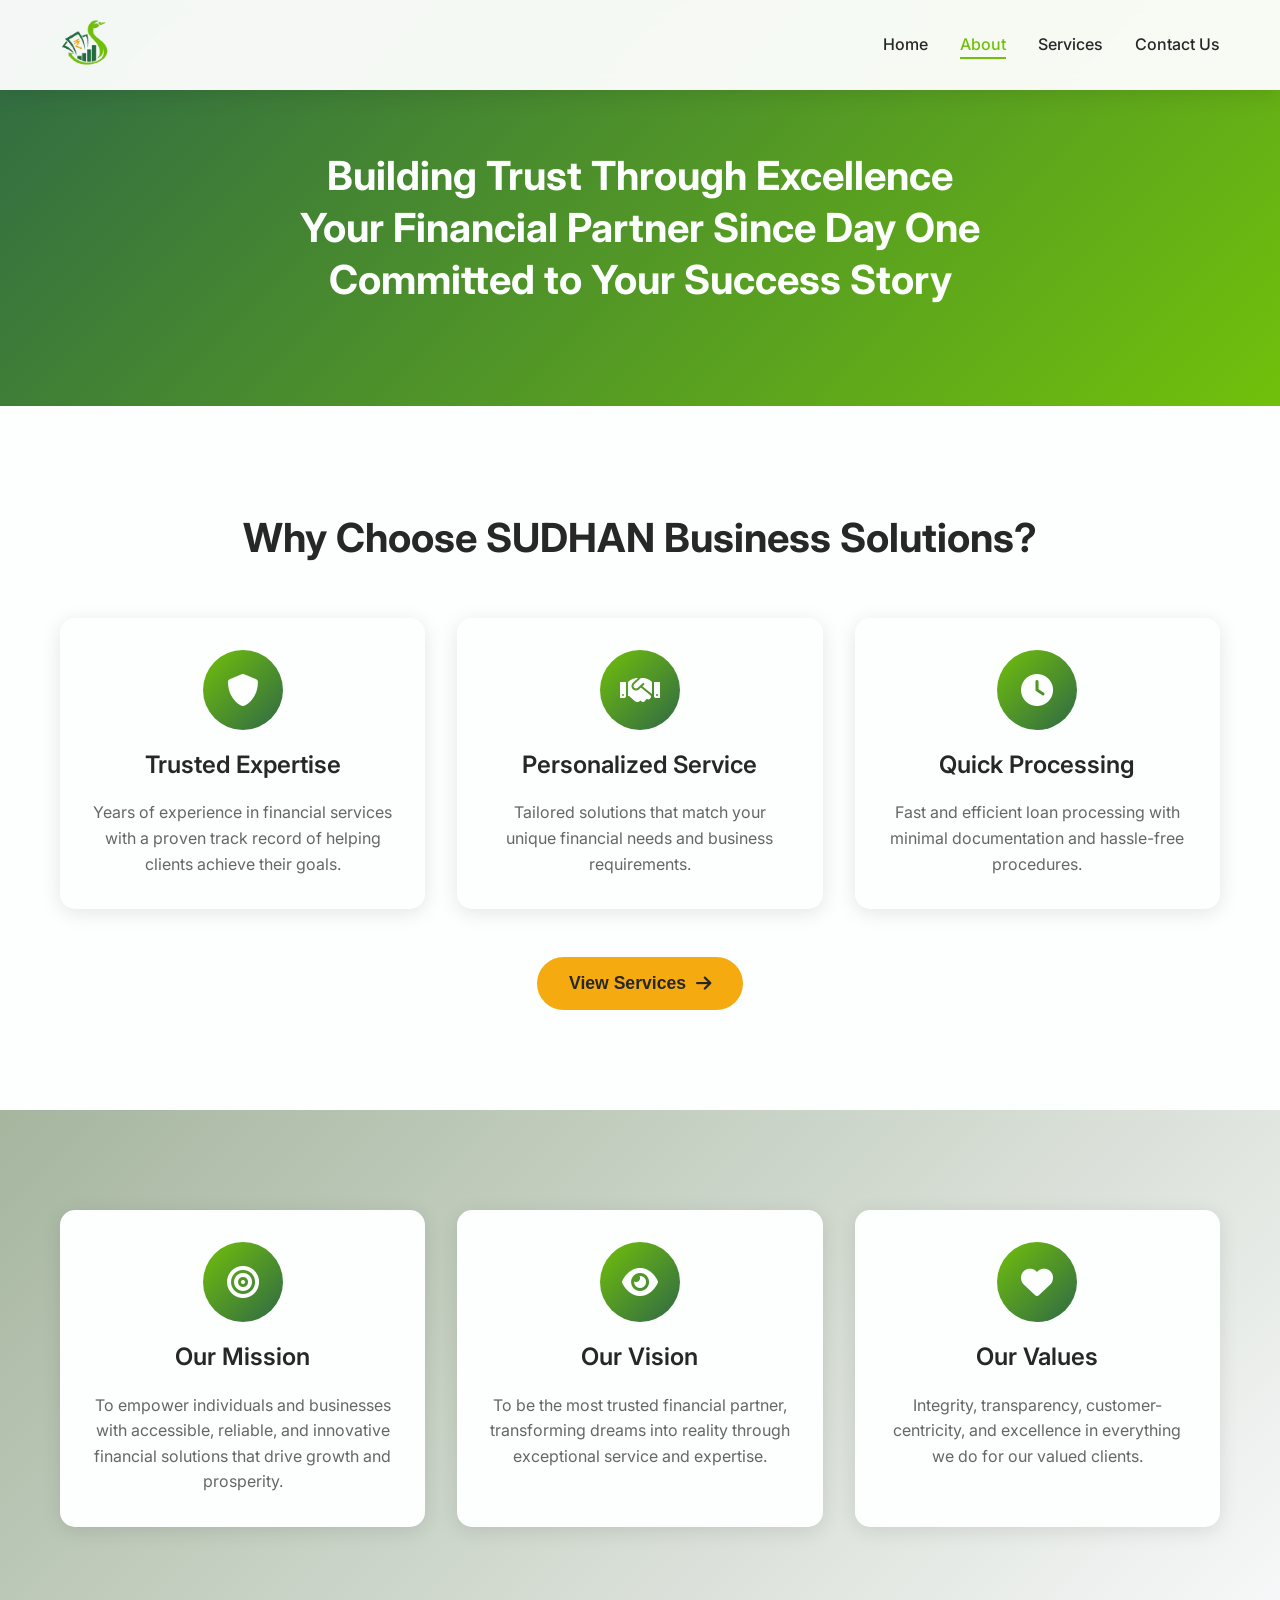
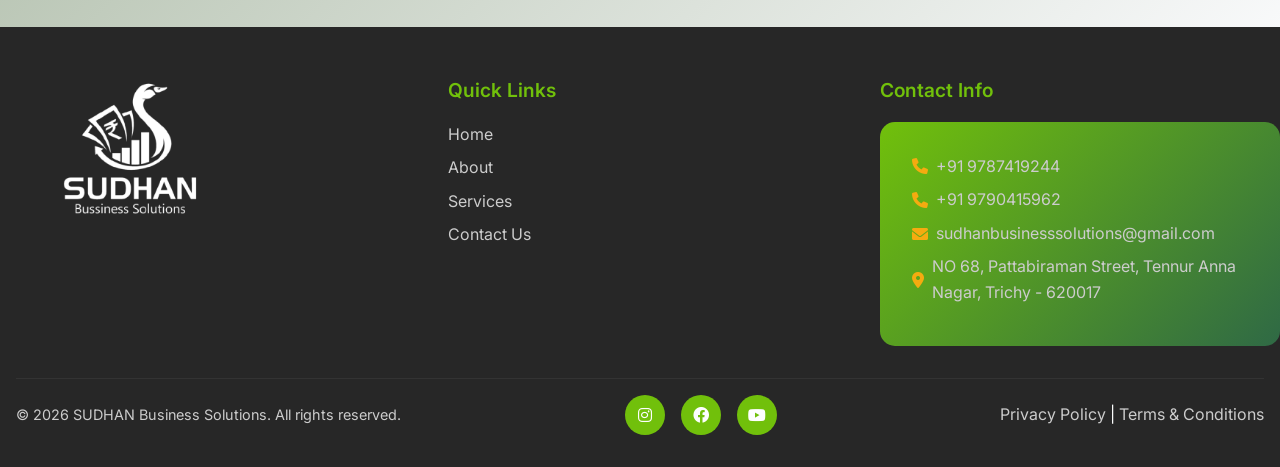
==== about.html @ 8c58acba "Add files via upload" ====
<!DOCTYPE html>
<html lang="en">
<head>
    <meta charset="UTF-8">
    <meta name="viewport" content="width=device-width, initial-scale=1.0">
    <title>About Us - SUDHAN Business Solutions</title>
    <link rel="icon" type="image/png" href="assets/Sudhanlogo.png">
    <link rel="stylesheet" href="css/style.css">
    <link href="https://fonts.googleapis.com/css2?family=Inter:wght@300;400;500;600;700&display=swap" rel="stylesheet">
    <link rel="stylesheet" href="https://cdnjs.cloudflare.com/ajax/libs/font-awesome/6.0.0/css/all.min.css">
</head>
<body>
    <!-- Navigation -->
    <nav class="navbar">
        <div class="nav-container">
            <div class="nav-logo">
                <img src="assets/Sudhanlogo.png" alt="SUDHAN Business Solutions" class="logo">
            </div>
            <ul class="nav-menu">
                <li class="nav-item">
                    <a href="index.html" class="nav-link">Home</a>
                </li>
                <li class="nav-item">
                    <a href="about.html" class="nav-link active">About</a>
                </li>
                <li class="nav-item">
                    <a href="services.html" class="nav-link">Services</a>
                </li>
                <li class="nav-item">
                    <a href="contact.html" class="nav-link">Contact Us</a>
                </li>
            </ul>
            <div class="hamburger">
                <span class="bar"></span>
                <span class="bar"></span>
                <span class="bar"></span>
            </div>
        </div>
    </nav>

    <!-- About Hero Section -->
    <section class="about-hero">
        <div class="container">
            <div class="about-hero-content">
                <h1 class="about-title">
                    <span class="line-1">Building Trust Through Excellence</span>
                    <span class="line-2">Your Financial Partner Since Day One</span>
                    <span class="line-3">Committed to Your Success Story</span>
                </h1>
            </div>
        </div>
    </section>

    <!-- Service Highlights -->
    <section class="service-highlights">
        <div class="container">
            <div class="highlights-content">
                <h2 class="section-title">Why Choose SUDHAN Business Solutions?</h2>
                <div class="highlights-grid">
                    <div class="highlight-card">
                        <div class="highlight-icon">
                            <i class="fas fa-shield-alt"></i>
                        </div>
                        <h3>Trusted Expertise</h3>
                        <p>Years of experience in financial services with a proven track record of helping clients achieve their goals.</p>
                    </div>
                    <div class="highlight-card">
                        <div class="highlight-icon">
                            <i class="fas fa-handshake"></i>
                        </div>
                        <h3>Personalized Service</h3>
                        <p>Tailored solutions that match your unique financial needs and business requirements.</p>
                    </div>
                    <div class="highlight-card">
                        <div class="highlight-icon">
                            <i class="fas fa-clock"></i>
                        </div>
                        <h3>Quick Processing</h3>
                        <p>Fast and efficient loan processing with minimal documentation and hassle-free procedures.</p>
                    </div>
                </div>
                <div class="cta-section">
                    <button class="cta-button" onclick="window.location.href='services.html'">
                        <span>View Services</span>
                        <i class="fas fa-arrow-right"></i>
                    </button>
                </div>
            </div>
        </div>
    </section>

    <!-- Mission Vision Section -->
    <section class="mission-section">
        <div class="container">
            <div class="mission-content">
                <div class="mission-card">
                    <div class="mission-icon">
                        <i class="fas fa-bullseye"></i>
                    </div>
                    <h3>Our Mission</h3>
                    <p>To empower individuals and businesses with accessible, reliable, and innovative financial solutions that drive growth and prosperity.</p>
                </div>
                <div class="mission-card">
                    <div class="mission-icon">
                        <i class="fas fa-eye"></i>
                    </div>
                    <h3>Our Vision</h3>
                    <p>To be the most trusted financial partner, transforming dreams into reality through exceptional service and expertise.</p>
                </div>
                <div class="mission-card">
                    <div class="mission-icon">
                        <i class="fas fa-heart"></i>
                    </div>
                    <h3>Our Values</h3>
                    <p>Integrity, transparency, customer-centricity, and excellence in everything we do for our valued clients.</p>
                </div>
            </div>
        </div>
    </section>

    <!-- Footer -->
    <footer class="footer">
        <div class="footer-content">
            <div class="footer-section">
                <img src="assets/sudhanfulllogo.png" alt="SUDHAN Business Solutions" class="footer-logo">
            </div>
            <div class="footer-section">
                <h3>Quick Links</h3>
                <ul class="footer-links">
                    <li><a href="index.html">Home</a></li>
                    <li><a href="about.html">About</a></li>
                    <li><a href="services.html">Services</a></li>
                    <li><a href="contact.html">Contact Us</a></li>
                </ul>
            </div>
            <div class="footer-section">
                <h3>Contact Info</h3>
                <div class="contact-info">
                    <p><i class="fas fa-phone"></i> <a href="tel:+919787419244">+91 9787419244</a></p>
                    <p><i class="fas fa-phone"></i> <a href="tel:+919790415962">+91 9790415962</a></p>
                    <p><i class="fas fa-envelope"></i> <a href="mailto:sudhanbusinesssolutions@gmail.com">sudhanbusinesssolutions@gmail.com</a></p>
                    <p><i class="fas fa-map-marker-alt"></i> NO 68, Pattabiraman Street, Tennur Anna Nagar, Trichy - 620017</p>
                </div>
            </div>
        </div>
        <div class="footer-bottom">
            <div class="copyright">
                <p>&copy; <span id="currentYear">2026</span> SUDHAN Business Solutions. All rights reserved.</p>
            </div>
            <div class="social-links">
                <a href="#" class="social-link"><i class="fab fa-instagram"></i></a>
                <a href="#" class="social-link"><i class="fab fa-facebook"></i></a>
                <a href="#" class="social-link"><i class="fab fa-youtube"></i></a>
            </div>
            <div class="footer-legal">
                <a href="privacy-policy.html">Privacy Policy</a> | <a href="terms-conditions.html">Terms & Conditions</a>
            </div>
        </div>
    </footer>

    <script src="js/script.js"></script>
</body>
</html>
---- css/style.css ----
/* CSS Variables */
:root {
    --primary-green: #71C00B;
    --dark-green: #2F6945;
    --accent-yellow: #F5AB10;
    --text-black: #272727;
    --light-bg: #A5B59E;
    --white: #FDFEFE;
    --shadow: 0 4px 20px rgba(0, 0, 0, 0.1);
    --transition: all 0.3s ease;
}

/* Reset and Base Styles */
* {
    margin: 0;
    padding: 0;
    box-sizing: border-box;
}

html {
    scroll-behavior: smooth;
}

body {
    font-family: 'Inter', sans-serif;
    line-height: 1.6;
    color: var(--text-black);
    background-color: var(--white);
}

.container {
    max-width: 1200px;
    margin: 0 auto;
    padding: 0 20px;
}

/* Navigation */
.navbar {
    position: fixed;
    top: 0;
    width: 100%;
    background: rgba(255, 255, 255, 0.95);
    backdrop-filter: blur(10px);
    z-index: 1000;
    padding: 1rem 0;
    box-shadow: var(--shadow);
}

.nav-container {
    max-width: 1200px;
    margin: 0 auto;
    padding: 0 20px;
    display: flex;
    justify-content: space-between;
    align-items: center;
}

.logo {
    height: 50px;
    width: auto;
}

.nav-menu {
    display: flex;
    list-style: none;
    gap: 2rem;
}

.nav-link {
    text-decoration: none;
    color: var(--text-black);
    font-weight: 500;
    transition: var(--transition);
    position: relative;
}

.nav-link:hover,
.nav-link.active {
    color: var(--primary-green);
}

.nav-link::after {
    content: '';
    position: absolute;
    bottom: -5px;
    left: 0;
    width: 0;
    height: 2px;
    background: var(--primary-green);
    transition: var(--transition);
}

.nav-link:hover::after,
.nav-link.active::after {
    width: 100%;
}

.hamburger {
    display: none;
    flex-direction: column;
    cursor: pointer;
}

.bar {
    width: 25px;
    height: 3px;
    background: var(--text-black);
    margin: 3px 0;
    transition: var(--transition);
}

/* Hero Section */
.hero {
    height: 100vh;
    display: flex;
    align-items: center;
    justify-content: center;
    position: relative;
    background: linear-gradient(135deg, var(--primary-green) 0%, var(--dark-green) 100%);
    overflow: hidden;
}

.hero-bg {
    position: absolute;
    top: 0;
    left: 0;
    width: 100%;
    height: 100%;
    background: url('data:image/svg+xml,<svg xmlns="http://www.w3.org/2000/svg" viewBox="0 0 100 100"><defs><pattern id="grain" width="100" height="100" patternUnits="userSpaceOnUse"><circle cx="25" cy="25" r="1" fill="rgba(255,255,255,0.1)"/><circle cx="75" cy="75" r="1" fill="rgba(255,255,255,0.1)"/></pattern></defs><rect width="100" height="100" fill="url(%23grain)"/></svg>');
    opacity: 0.3;
}

.hero-content {
    text-align: center;
    z-index: 2;
    max-width: 800px;
    padding: 0 20px;
}

.hero-title {
    font-size: 3.5rem;
    font-weight: 700;
    color: var(--white);
    margin-bottom: 2rem;
    line-height: 1.2;
}

.hero-title .line-1,
.hero-title .line-2 {
    display: block;
    opacity: 0;
    transform: translateY(50px);
    animation: slideUp 1s ease forwards;
}

.hero-title .line-2 {
    animation-delay: 0.3s;
}

.cta-button {
    background: var(--accent-yellow);
    color: var(--text-black);
    border: none;
    padding: 1rem 2rem;
    font-size: 1.1rem;
    font-weight: 600;
    border-radius: 50px;
    cursor: pointer;
    transition: var(--transition);
    display: inline-flex;
    align-items: center;
    gap: 10px;
    opacity: 0;
    transform: translateY(30px);
    animation: slideUp 1s ease forwards 0.6s;
}

.cta-button:hover {
    transform: translateY(-3px);
    box-shadow: 0 10px 30px rgba(245, 171, 16, 0.3);
}

.cta-button i {
    transition: var(--transition);
}

.cta-button:hover i {
    transform: translateX(5px);
}

/* Intro Section */
.intro-section {
    padding: 100px 0;
    background: var(--white);
}

.intro-content {
    text-align: center;
    max-width: 800px;
    margin: 0 auto;
}

.intro-text {
    font-size: 1.3rem;
    margin-bottom: 1.5rem;
    opacity: 0;
    transform: translateY(30px);
    transition: var(--transition);
}

.intro-text.animate {
    opacity: 1;
    transform: translateY(0);
}

/* About Page Styles */
.about-hero {
    padding: 150px 0 100px;
    background: linear-gradient(135deg, var(--dark-green) 0%, var(--primary-green) 100%);
    text-align: center;
}

.about-title {
    font-size: 2.5rem;
    font-weight: 700;
    color: var(--white);
    line-height: 1.3;
}

.about-title .line-1,
.about-title .line-2,
.about-title .line-3 {
    display: block;
    opacity: 0;
    transform: translateY(30px);
    animation: slideUp 0.8s ease forwards;
}

.about-title .line-2 {
    animation-delay: 0.2s;
}

.about-title .line-3 {
    animation-delay: 0.4s;
}

.service-highlights {
    padding: 100px 0;
    background: var(--white);
}

.section-title {
    text-align: center;
    font-size: 2.5rem;
    font-weight: 700;
    color: var(--text-black);
    margin-bottom: 3rem;
}

.highlights-grid {
    display: grid;
    grid-template-columns: repeat(auto-fit, minmax(300px, 1fr));
    gap: 2rem;
    margin-bottom: 3rem;
}

.highlight-card {
    background: var(--white);
    padding: 2rem;
    border-radius: 15px;
    text-align: center;
    box-shadow: var(--shadow);
    transition: var(--transition);
    opacity: 0;
    transform: translateY(30px);
}

.highlight-card.animate {
    opacity: 1;
    transform: translateY(0);
}

.highlight-card:hover {
    transform: translateY(-10px);
    box-shadow: 0 15px 40px rgba(0, 0, 0, 0.15);
}

.highlight-icon {
    width: 80px;
    height: 80px;
    background: linear-gradient(135deg, var(--primary-green), var(--dark-green));
    border-radius: 50%;
    display: flex;
    align-items: center;
    justify-content: center;
    margin: 0 auto 1rem;
}

.highlight-icon i {
    font-size: 2rem;
    color: var(--white);
}

.highlight-card h3 {
    font-size: 1.5rem;
    font-weight: 600;
    color: var(--text-black);
    margin-bottom: 1rem;
}

.highlight-card p {
    color: #666;
    line-height: 1.6;
}

.cta-section {
    text-align: center;
}

/* Services Page Styles */
.services-header {
    padding: 150px 0 50px;
    background: linear-gradient(135deg, var(--primary-green) 0%, var(--dark-green) 100%);
    text-align: center;
}

.services-title {
    font-size: 3rem;
    font-weight: 700;
    color: var(--white);
    margin-bottom: 1rem;
}

.services-subtitle {
    font-size: 1.2rem;
    color: rgba(255, 255, 255, 0.9);
}

.services-section {
    padding: 100px 0;
    background: var(--white);
}

.services-grid {
    display: grid;
    grid-template-columns: repeat(auto-fit, minmax(350px, 1fr));
    gap: 2rem;
}

.service-card {
    background: var(--white);
    padding: 2rem;
    border-radius: 15px;
    box-shadow: var(--shadow);
    transition: var(--transition);
    opacity: 0;
    transform: translateY(30px);
    border-left: 4px solid var(--primary-green);
}

.service-card.animate {
    opacity: 1;
    transform: translateY(0);
}

.service-card:hover {
    transform: translateY(-10px);
    box-shadow: 0 15px 40px rgba(0, 0, 0, 0.15);
    border-left-color: var(--accent-yellow);
}

.service-icon {
    width: 60px;
    height: 60px;
    background: linear-gradient(135deg, var(--primary-green), var(--dark-green));
    border-radius: 12px;
    display: flex;
    align-items: center;
    justify-content: center;
    margin-bottom: 1rem;
}

.service-icon i {
    font-size: 1.5rem;
    color: var(--white);
}

.service-card h3 {
    font-size: 1.4rem;
    font-weight: 600;
    color: var(--text-black);
    margin-bottom: 1rem;
}

.service-card p {
    color: #666;
    margin-bottom: 0.5rem;
    line-height: 1.6;
}

.service-btn {
    background: var(--primary-green);
    color: var(--white);
    border: none;
    padding: 12px 24px;
    border-radius: 25px;
    font-size: 0.9rem;
    font-weight: 600;
    cursor: pointer;
    display: flex;
    align-items: center;
    justify-content: center;
    gap: 8px;
    margin-top: 1rem;
    transition: all 0.3s ease;
    position: relative;
    overflow: hidden;
}

.service-btn:hover {
    background: var(--dark-green);
    transform: translateY(-2px);
    box-shadow: 0 8px 25px rgba(113, 192, 11, 0.3);
}

.service-btn:hover i {
    transform: translateX(5px);
}

.service-btn:active {
    transform: translateY(0);
}

/* Contact Page Styles */
.contact-header {
    padding: 150px 0 50px;
    background: linear-gradient(135deg, var(--dark-green) 0%, var(--primary-green) 100%);
    text-align: center;
}

.contact-title {
    font-size: 3rem;
    font-weight: 700;
    color: var(--white);
    margin-bottom: 1rem;
}

.contact-subtitle {
    font-size: 1.2rem;
    color: rgba(255, 255, 255, 0.9);
}

.contact-section {
    padding: 100px 0;
    background: var(--white);
}

.contact-content {
    display: grid;
    grid-template-columns: 1fr 1fr;
    gap: 4rem;
    align-items: start;
}

.contact-info {
    background: linear-gradient(135deg, var(--primary-green), var(--dark-green));
    padding: 2rem;
    border-radius: 15px;
    color: var(--white);
}

.contact-info h2 {
    font-size: 2rem;
    font-weight: 600;
    color: var(--white);
    margin-bottom: 1rem;
}

.contact-info p {
    color: rgba(255, 255, 255, 0.9);
    margin-bottom: 2rem;
    line-height: 1.6;
}

.contact-details {
    display: flex;
    flex-direction: column;
    gap: 1.5rem;
}

.contact-item {
    display: flex;
    align-items: flex-start;
    gap: 1rem;
}

.contact-item i {
    font-size: 1.2rem;
    color: var(--white);
    margin-top: 0.2rem;
}

.contact-item h4 {
    font-weight: 600;
    color: var(--white);
    margin-bottom: 0.5rem;
}

.contact-item p {
    color: rgba(255, 255, 255, 0.9);
    margin: 0;
}

.managing-director {
    margin: 1.5rem 0;
    padding: 1rem;
    border-left: 3px solid var(--accent-yellow);
    background: rgba(255, 255, 255, 0.1);
    border-radius: 8px;
}

.managing-director h4 {
    font-size: 1.2rem;
    font-weight: 600;
    color: var(--white);
    margin-bottom: 0.3rem;
}

.managing-director p {
    font-size: 0.9rem;
    color: var(--accent-yellow);
    font-weight: 500;
    margin: 0;
}

/* Contact Form */
.contact-form-container {
    background: var(--white);
    padding: 2rem;
    border-radius: 15px;
    box-shadow: var(--shadow);
}

.contact-form {
    display: flex;
    flex-direction: column;
    gap: 1.5rem;
}

.form-group {
    position: relative;
}

.form-group input,
.form-group textarea {
    width: 100%;
    padding: 1rem;
    border: 2px solid #e0e0e0;
    border-radius: 8px;
    font-size: 1rem;
    font-family: inherit;
    background: transparent;
    transition: var(--transition);
}

.form-group input:focus,
.form-group textarea:focus {
    outline: none;
    border-color: var(--primary-green);
}

.form-group label {
    position: absolute;
    top: 1rem;
    left: 1rem;
    color: #999;
    font-size: 1rem;
    pointer-events: none;
    transition: var(--transition);
}

.form-group input:focus + label,
.form-group input:valid + label,
.form-group textarea:focus + label,
.form-group textarea:valid + label {
    top: -0.5rem;
    left: 0.5rem;
    font-size: 0.8rem;
    color: var(--primary-green);
    background: var(--white);
    padding: 0 0.5rem;
}

.submit-button {
    background: var(--primary-green);
    color: var(--white);
    border: none;
    padding: 1rem 2rem;
    font-size: 1.1rem;
    font-weight: 600;
    border-radius: 8px;
    cursor: pointer;
    transition: var(--transition);
    display: flex;
    align-items: center;
    justify-content: center;
    gap: 10px;
}

.submit-button:hover {
    background: var(--dark-green);
    transform: translateY(-2px);
    box-shadow: 0 8px 25px rgba(113, 192, 11, 0.3);
}

/* Footer */
.footer {
    background: var(--text-black);
    color: var(--white);
    padding: 3rem 0 1rem;
}

.footer-content {
    display: grid;
    grid-template-columns: repeat(auto-fit, minmax(250px, 1fr));
    gap: 2rem;
    margin-bottom: 2rem;
    margin-left: 1rem;
}

.footer-section h3 {
    font-size: 1.2rem;
    font-weight: 600;
    margin-bottom: 1rem;
    color: var(--primary-green);
}

.footer-logo {
    height: 150px;
    width: auto;
    filter: brightness(0) invert(1);
}

.footer-links {
    list-style: none;
}

.footer-links li {
    margin-bottom: 0.5rem;
}

.footer-links a {
    color: #ccc;
    text-decoration: none;
    transition: var(--transition);
}

.footer-links a:hover {
    color: var(--primary-green);
    transform: translateX(5px);
}

.contact-info p {
    display: flex;
    align-items: center;
    gap: 0.5rem;
    margin-bottom: 0.5rem;
    color: #ccc;
}

.contact-info a {
    color: #ccc;
    text-decoration: none;
    transition: var(--transition);
}

.contact-info a:hover {
    color: var(--accent-yellow);
}

.contact-item a {
    color: rgba(255, 255, 255, 0.9);
    text-decoration: none;
    transition: var(--transition);
}

.contact-item a:hover {
    color: var(--accent-yellow);
}

.contact-info i {
    color: var(--accent-yellow);
    width: 16px;
}

.footer-bottom {
    border-top: 1px solid #333;
    padding-top: 1rem;
    display: flex;
    justify-content: space-between;
    align-items: center;
    flex-wrap: wrap;
    gap: 1rem;
    margin: 1rem;
}

.copyright {
    color: #ccc;
    font-size: 0.9rem;
}

.copyright p {
    margin: 0;
}

.social-links {
    display: flex;
    gap: 1rem;
}

.social-link {
    width: 40px;
    height: 40px;
    background: var(--primary-green);
    border-radius: 50%;
    display: flex;
    align-items: center;
    justify-content: center;
    color: var(--white);
    text-decoration: none;
    transition: var(--transition);
}

.social-link:hover {
    background: var(--accent-yellow);
    color: var(--text-black);
    transform: translateY(-3px);
}

.footer-legal a {
    color: #ccc;
    text-decoration: none;
    transition: var(--transition);
}

.footer-legal a:hover {
    color: var(--primary-green);
}

/* Animations */
@keyframes slideUp {
    to {
        opacity: 1;
        transform: translateY(0);
    }
}

@keyframes fadeIn {
    to {
        opacity: 1;
    }
}

/* Responsive Design */
@media (max-width: 768px) {
    .footer-bottom {
        flex-direction: column;
        text-align: center;
        gap: 1rem;
    }

    .copyright {
        order: 3;
    }

    .social-links {
        order: 1;
    }

    .footer-legal {
        order: 2;
    }
}

/* Stats Section */
.stats-section {
    padding: 80px 0;
    background: var(--light-bg);
}

.stats-grid {
    display: grid;
    grid-template-columns: repeat(auto-fit, minmax(200px, 1fr));
    gap: 2rem;
}

.stat-card {
    text-align: center;
    padding: 2rem;
    background: var(--white);
    border-radius: 15px;
    box-shadow: var(--shadow);
    transition: var(--transition);
    opacity: 0;
    transform: translateY(30px);
}

.stat-card.animate {
    opacity: 1;
    transform: translateY(0);
}

.stat-card:hover {
    transform: translateY(-10px);
    box-shadow: 0 15px 40px rgba(0, 0, 0, 0.15);
}

.stat-number {
    font-size: 3rem;
    font-weight: 700;
    color: var(--primary-green);
    margin-bottom: 0.5rem;
}

.stat-label {
    font-size: 1.1rem;
    color: var(--text-black);
    font-weight: 500;
}

/* Features Section */
.features-section {
    padding: 100px 0;
    background: var(--white);
}

.features-grid {
    display: grid;
    grid-template-columns: repeat(auto-fit, minmax(300px, 1fr));
    gap: 2rem;
    margin-top: 3rem;
}

.feature-card {
    text-align: center;
    padding: 2rem;
    border-radius: 15px;
    transition: var(--transition);
    opacity: 0;
    transform: translateY(30px);
    background: linear-gradient(135deg, var(--white) 0%, #f8f9fa 100%);
    border: 1px solid #e9ecef;
}

.feature-card.animate {
    opacity: 1;
    transform: translateY(0);
}

.feature-card:hover {
    transform: translateY(-10px);
    box-shadow: 0 15px 40px rgba(113, 192, 11, 0.1);
    border-color: var(--primary-green);
}

.feature-icon {
    width: 70px;
    height: 70px;
    background: linear-gradient(135deg, var(--primary-green), var(--dark-green));
    border-radius: 50%;
    display: flex;
    align-items: center;
    justify-content: center;
    margin: 0 auto 1rem;
    transition: var(--transition);
}

.feature-card:hover .feature-icon {
    transform: scale(1.1) rotate(5deg);
}

.feature-icon i {
    font-size: 1.8rem;
    color: var(--white);
}

.feature-card h3 {
    font-size: 1.4rem;
    font-weight: 600;
    color: var(--text-black);
    margin-bottom: 1rem;
}

.feature-card p {
    color: #666;
    line-height: 1.6;
}

/* Mission Section */
.mission-section {
    padding: 100px 0;
    background: linear-gradient(135deg, var(--light-bg) 0%, #f8f9fa 100%);
}

.mission-content {
    display: grid;
    grid-template-columns: repeat(auto-fit, minmax(300px, 1fr));
    gap: 2rem;
}

.mission-card {
    background: var(--white);
    padding: 2rem;
    border-radius: 15px;
    text-align: center;
    box-shadow: var(--shadow);
    transition: var(--transition);
    opacity: 0;
    transform: translateY(30px);
    position: relative;
    overflow: hidden;
}

.mission-card::before {
    content: '';
    position: absolute;
    top: 0;
    left: -100%;
    width: 100%;
    height: 3px;
    background: linear-gradient(90deg, var(--primary-green), var(--accent-yellow));
    transition: left 0.5s ease;
}

.mission-card:hover::before {
    left: 0;
}

.mission-card.animate {
    opacity: 1;
    transform: translateY(0);
}

.mission-card:hover {
    transform: translateY(-10px);
    box-shadow: 0 15px 40px rgba(0, 0, 0, 0.15);
}

.mission-icon {
    width: 80px;
    height: 80px;
    background: linear-gradient(135deg, var(--primary-green), var(--dark-green));
    border-radius: 50%;
    display: flex;
    align-items: center;
    justify-content: center;
    margin: 0 auto 1rem;
    transition: var(--transition);
}

.mission-card:hover .mission-icon {
    transform: scale(1.1) rotate(-5deg);
}

.mission-icon i {
    font-size: 2rem;
    color: var(--white);
}

.mission-card h3 {
    font-size: 1.5rem;
    font-weight: 600;
    color: var(--text-black);
    margin-bottom: 1rem;
}

.mission-card p {
    color: #666;
    line-height: 1.6;
}

/* Process Section */
.process-section {
    padding: 100px 0;
    background: var(--white);
}

.process-grid {
    display: grid;
    grid-template-columns: repeat(auto-fit, minmax(250px, 1fr));
    gap: 2rem;
    margin-top: 3rem;
}

.process-step {
    display: flex;
    align-items: flex-start;
    gap: 1rem;
    padding: 2rem;
    background: linear-gradient(135deg, #f8f9fa 0%, var(--white) 100%);
    border-radius: 15px;
    transition: var(--transition);
    opacity: 0;
    transform: translateX(-30px);
    border-left: 4px solid transparent;
}

.process-step.animate {
    opacity: 1;
    transform: translateX(0);
}

.process-step:hover {
    transform: translateX(10px);
    border-left-color: var(--primary-green);
    box-shadow: 0 10px 30px rgba(113, 192, 11, 0.1);
}

.step-number {
    width: 50px;
    height: 50px;
    background: linear-gradient(135deg, var(--primary-green), var(--dark-green));
    border-radius: 50%;
    display: flex;
    align-items: center;
    justify-content: center;
    font-size: 1.2rem;
    font-weight: 700;
    color: var(--white);
    flex-shrink: 0;
    transition: var(--transition);
}

.process-step:hover .step-number {
    transform: scale(1.1);
}

.step-content h3 {
    font-size: 1.3rem;
    font-weight: 600;
    color: var(--text-black);
    margin-bottom: 0.5rem;
}

.step-content p {
    color: #666;
    line-height: 1.6;
    margin: 0;
}

/* Legal Pages Styles */
.back-button-container {
    position: fixed;
    top: 20px;
    left: 20px;
    z-index: 1000;
}

.back-button {
    background: var(--primary-green);
    color: var(--white);
    border: none;
    padding: 12px 20px;
    border-radius: 25px;
    cursor: pointer;
    display: flex;
    align-items: center;
    gap: 8px;
    font-size: 0.9rem;
    font-weight: 500;
    transition: var(--transition);
    box-shadow: 0 4px 15px rgba(113, 192, 11, 0.3);
}

.back-button:hover {
    background: var(--dark-green);
    transform: translateY(-2px);
    box-shadow: 0 6px 20px rgba(113, 192, 11, 0.4);
}

.legal-header {
    padding: 120px 0 60px;
    background: linear-gradient(135deg, var(--primary-green) 0%, var(--dark-green) 100%);
    text-align: center;
}

.legal-title {
    font-size: 2.5rem;
    font-weight: 700;
    color: var(--white);
    margin-bottom: 1rem;
}

.legal-subtitle {
    font-size: 1.1rem;
    color: rgba(255, 255, 255, 0.9);
}

.legal-content {
    padding: 80px 0;
    background: var(--white);
}

.legal-text {
    max-width: 800px;
    margin: 0 auto;
    line-height: 1.8;
}

.legal-text h2 {
    font-size: 1.5rem;
    font-weight: 600;
    color: var(--text-black);
    margin: 2rem 0 1rem;
    border-bottom: 2px solid var(--primary-green);
    padding-bottom: 0.5rem;
}

.legal-text p {
    color: #555;
    margin-bottom: 1rem;
}

.legal-text ul {
    margin: 1rem 0;
    padding-left: 2rem;
}

.legal-text li {
    color: #555;
    margin-bottom: 0.5rem;
}

/* Responsive Design */
@media (max-width: 768px) {
    .hamburger {
        display: flex;
    }

    .nav-menu {
        position: fixed;
        left: -100%;
        top: 70px;
        flex-direction: column;
        background-color: var(--white);
        width: 100%;
        text-align: center;
        transition: 0.3s;
        box-shadow: var(--shadow);
        padding: 2rem 0;
    }

    .nav-menu.active {
        left: 0;
    }

    .nav-menu li {
        margin: 1rem 0;
    }

    .hamburger.active .bar:nth-child(2) {
        opacity: 0;
    }

    .hamburger.active .bar:nth-child(1) {
        transform: translateY(8px) rotate(45deg);
    }

    .hamburger.active .bar:nth-child(3) {
        transform: translateY(-8px) rotate(-45deg);
    }

    .hero-title {
        font-size: 2.5rem;
    }

    .about-title {
        font-size: 2rem;
    }

    .services-title {
        font-size: 2.5rem;
    }

    .contact-title {
        font-size: 2.5rem;
    }

    .contact-content {
        grid-template-columns: 1fr;
        gap: 2rem;
    }

    .services-grid {
        grid-template-columns: 1fr;
    }

    .highlights-grid {
        grid-template-columns: 1fr;
    }

    .footer-bottom {
        flex-direction: column;
        text-align: center;
    }
}

@media (max-width: 480px) {
    .hero-title {
        font-size: 2rem;
    }

    .intro-text {
        font-size: 1.1rem;
    }

    .service-card,
    .highlight-card {
        padding: 1.5rem;
    }

    .contact-form-container {
        padding: 1.5rem;
    }
}
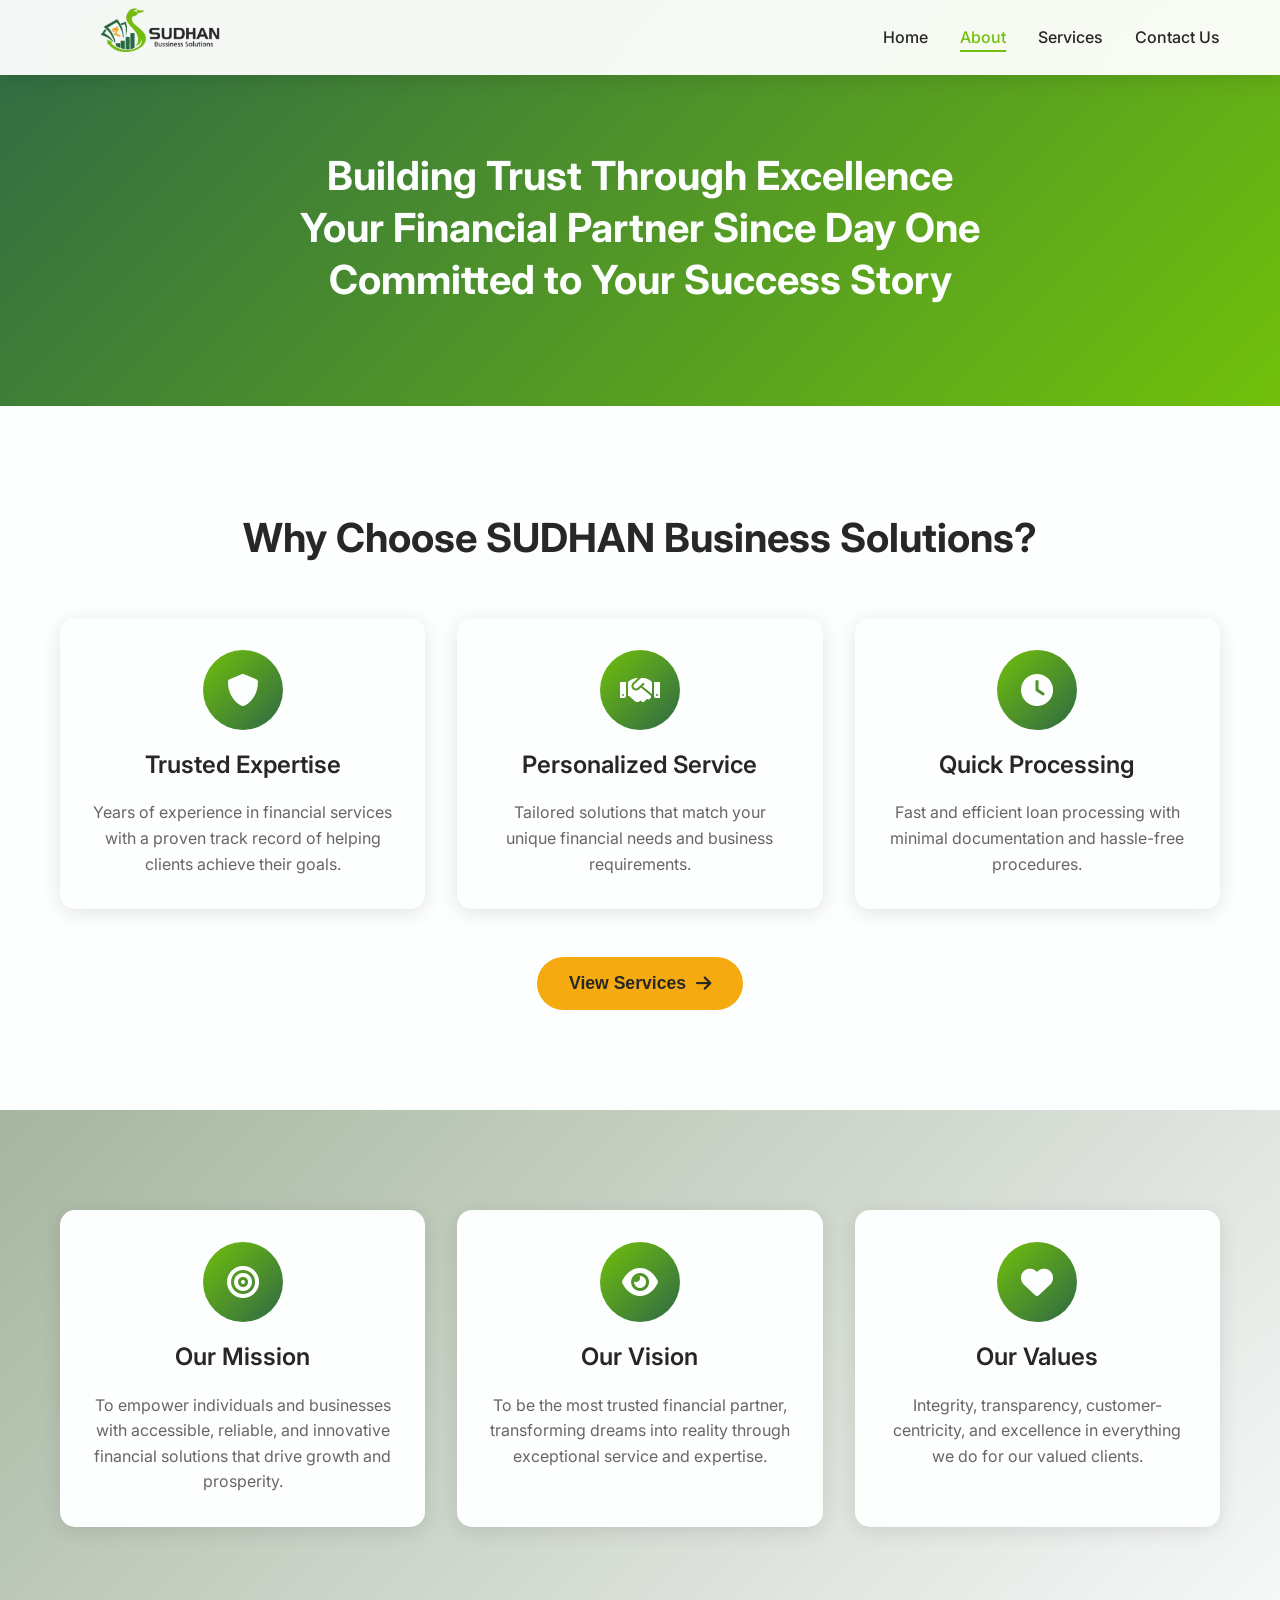
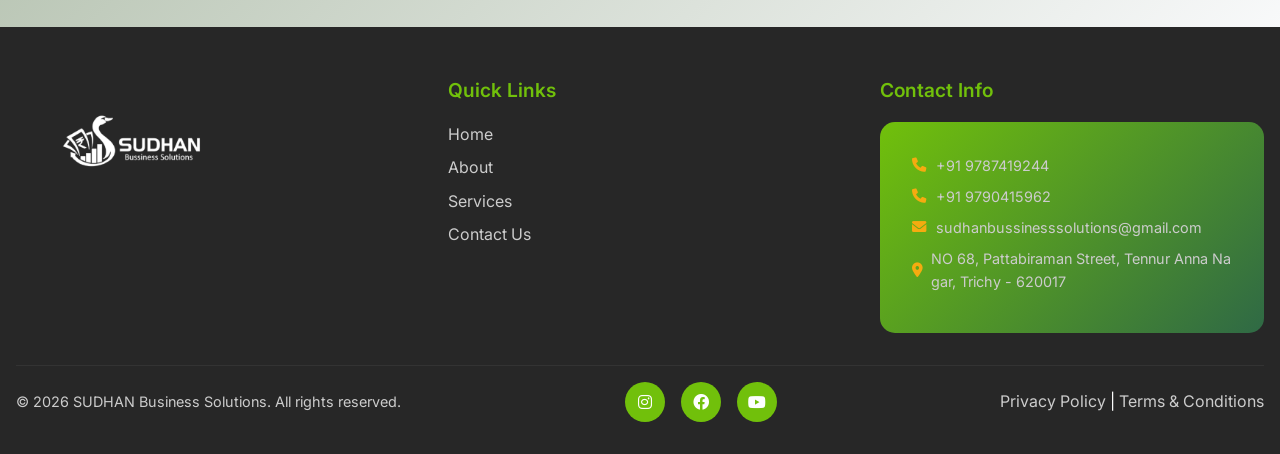
==== commit 3c26cf9a: "Add files via upload" ====
--- a/about.html
+++ b/about.html
@@ -14,7 +14,7 @@
     <nav class="navbar">
         <div class="nav-container">
             <div class="nav-logo">
-                <img src="assets/Sudhanlogo.png" alt="SUDHAN Business Solutions" class="logo">
+                <img src="assets/sudhannewlogo.png" alt="SUDHAN Business Solutions" class="logo">
             </div>
             <ul class="nav-menu">
                 <li class="nav-item">
@@ -122,7 +122,7 @@
     <footer class="footer">
         <div class="footer-content">
             <div class="footer-section">
-                <img src="assets/sudhanfulllogo.png" alt="SUDHAN Business Solutions" class="footer-logo">
+                <img src="assets/sudhannewlogo.png" alt="SUDHAN Business Solutions" class="footer-logo">
             </div>
             <div class="footer-section">
                 <h3>Quick Links</h3>
@@ -138,7 +138,7 @@
                 <div class="contact-info">
                     <p><i class="fas fa-phone"></i> <a href="tel:+919787419244">+91 9787419244</a></p>
                     <p><i class="fas fa-phone"></i> <a href="tel:+919790415962">+91 9790415962</a></p>
-                    <p><i class="fas fa-envelope"></i> <a href="mailto:sudhanbusinesssolutions@gmail.com">sudhanbusinesssolutions@gmail.com</a></p>
+                    <p><i class="fas fa-envelope"></i> <a href="mailto:sudhanbussinesssolutions@gmail.com">sudhanbussinesssolutions@gmail.com</a></p>
                     <p><i class="fas fa-map-marker-alt"></i> NO 68, Pattabiraman Street, Tennur Anna Nagar, Trichy - 620017</p>
                 </div>
             </div>
--- a/css/style.css
+++ b/css/style.css
@@ -42,7 +42,7 @@
     background: rgba(255, 255, 255, 0.95);
     backdrop-filter: blur(10px);
     z-index: 1000;
-    padding: 1rem 0;
+    padding: 0;
     box-shadow: var(--shadow);
 }
 
@@ -53,11 +53,24 @@
     display: flex;
     justify-content: space-between;
     align-items: center;
+    height: 75px;
 }
 
 .logo {
-    height: 50px;
+    height: 130px;
     width: auto;
+    object-fit: contain;
+    background: transparent !important;
+    box-shadow: none !important;
+    border: none !important;
+    outline: none !important;
+    filter: none !important;
+    mix-blend-mode: multiply !important;
+    opacity: 1 !important;
+    margin: 0;
+    padding: 0;
+    display: block;
+    vertical-align: middle;
 }
 
 .nav-menu {
@@ -191,7 +204,8 @@
 /* Intro Section */
 .intro-section {
     padding: 100px 0;
-    background: var(--white);
+    background: #71C00B
+;
 }
 
 .intro-content {
@@ -666,6 +680,32 @@
     gap: 0.5rem;
     margin-bottom: 0.5rem;
     color: #ccc;
+    word-break: break-all;
+    font-size: 0.9rem;
+}
+
+.footer-section {
+    padding-right: 1rem;
+}
+
+@media (max-width: 768px) {
+    .footer-content {
+        grid-template-columns: 1fr;
+        gap: 1.5rem;
+        margin-left: 0;
+        padding: 0 1rem;
+    }
+    
+    .footer-section {
+        padding-right: 0;
+    }
+    
+    .contact-info p {
+        font-size: 0.8rem;
+        word-wrap: break-word;
+        overflow-wrap: break-word;
+        margin-right: 1rem;
+    }
 }
 
 .contact-info a {
@@ -779,6 +819,284 @@
 
     .footer-legal {
         order: 2;
+    }
+}
+
+/* EMI Calculator Section */
+.emi-section {
+    padding: 100px 0;
+    background: var(--white);
+}
+
+.emi-calculator {
+    display: grid;
+    grid-template-columns: 1fr 1fr;
+    gap: 4rem;
+    margin-top: 3rem;
+    background: var(--white);
+    padding: 3rem;
+    border-radius: 20px;
+    box-shadow: var(--shadow);
+}
+
+.calculator-inputs {
+    display: flex;
+    flex-direction: column;
+    gap: 2.5rem;
+}
+
+.input-group {
+    position: relative;
+}
+
+.input-group label {
+    display: block;
+    font-size: 1.1rem;
+    font-weight: 600;
+    color: var(--text-black);
+    margin-bottom: 1rem;
+}
+
+.input-display {
+    background: linear-gradient(135deg, #e8f5e8 0%, #fff5e6 100%);
+    padding: 1rem 1.5rem;
+    border-radius: 10px;
+    display: flex;
+    align-items: center;
+    gap: 0.5rem;
+    margin-bottom: 1rem;
+    border: 2px solid transparent;
+    transition: var(--transition);
+}
+
+.input-display:hover {
+    border-color: var(--accent-yellow);
+    background: linear-gradient(135deg, #e8f5e8 0%, #fff5e6 100%);
+}
+
+.currency {
+    font-size: 1.2rem;
+    font-weight: 600;
+    color: var(--primary-green);
+}
+
+.input-display span {
+    font-size: 1.3rem;
+    font-weight: 700;
+    color: var(--primary-green);
+}
+
+.unit {
+    font-size: 1.1rem;
+    font-weight: 600;
+    color: var(--primary-green);
+}
+
+input[type="range"] {
+    width: 100%;
+    height: 8px;
+    border-radius: 5px;
+    background: #ddd;
+    outline: none;
+    -webkit-appearance: none;
+    margin-bottom: 0.5rem;
+    transition: var(--transition);
+}
+
+input[type="range"]::-webkit-slider-track {
+    height: 8px;
+    border-radius: 5px;
+    background: linear-gradient(to right, var(--primary-green) 0%, var(--primary-green) var(--slider-percent, 0%), #ddd var(--slider-percent, 0%), #ddd 100%);
+}
+
+input[type="range"]::-moz-range-track {
+    height: 8px;
+    border-radius: 5px;
+    background: linear-gradient(to right, var(--primary-green) 0%, var(--primary-green) var(--slider-percent, 0%), #ddd var(--slider-percent, 0%), #ddd 100%);
+    border: none;
+}
+
+input[type="range"]::-webkit-slider-thumb {
+    -webkit-appearance: none;
+    appearance: none;
+    width: 20px;
+    height: 20px;
+    border-radius: 50%;
+    background: var(--primary-green);
+    cursor: pointer;
+    box-shadow: 0 2px 6px rgba(113, 192, 11, 0.3);
+    transition: var(--transition);
+}
+
+input[type="range"]::-webkit-slider-thumb:hover {
+    transform: scale(1.2);
+    box-shadow: 0 4px 12px rgba(113, 192, 11, 0.4);
+}
+
+input[type="range"]::-moz-range-thumb {
+    width: 20px;
+    height: 20px;
+    border-radius: 50%;
+    background: var(--primary-green);
+    cursor: pointer;
+    border: none;
+    box-shadow: 0 2px 6px rgba(113, 192, 11, 0.3);
+}
+
+.range-labels {
+    display: flex;
+    justify-content: space-between;
+    font-size: 0.9rem;
+    color: #666;
+    font-weight: 500;
+}
+
+.calculator-results {
+    display: flex;
+    flex-direction: column;
+    gap: 2rem;
+}
+
+.results-summary {
+    display: flex;
+    flex-direction: column;
+    gap: 1.5rem;
+}
+
+.result-item {
+    display: flex;
+    justify-content: space-between;
+    align-items: center;
+    padding: 1rem 0;
+    border-bottom: 1px solid #eee;
+}
+
+.result-item:last-child {
+    border-bottom: 2px solid var(--primary-green);
+    font-weight: 700;
+}
+
+.result-label {
+    font-size: 1rem;
+    color: #666;
+    font-weight: 500;
+}
+
+.result-value {
+    font-size: 1.3rem;
+    font-weight: 700;
+    color: var(--text-black);
+}
+
+.result-item:last-child .result-value {
+    color: var(--primary-green);
+    font-size: 1.4rem;
+}
+
+.chart-container {
+    display: flex;
+    flex-direction: column;
+    align-items: center;
+    gap: 1.5rem;
+}
+
+.pie-chart {
+    width: 200px;
+    height: 200px;
+    border-radius: 50%;
+    background: conic-gradient(
+        var(--accent-yellow) 0deg 359deg,
+        var(--dark-green) 359deg 360deg
+    );
+    position: relative;
+    display: flex;
+    align-items: center;
+    justify-content: center;
+    transition: var(--transition);
+}
+
+.pie-chart::before {
+    content: '';
+    width: 120px;
+    height: 120px;
+    background: var(--white);
+    border-radius: 50%;
+    position: absolute;
+}
+
+.chart-legend {
+    position: absolute;
+    bottom: -60px;
+    display: flex;
+    flex-direction: column;
+    gap: 0.5rem;
+    z-index: 2;
+}
+
+.legend-item {
+    display: flex;
+    align-items: center;
+    gap: 0.5rem;
+    font-size: 0.9rem;
+    color: var(--text-black);
+}
+
+.legend-color {
+    width: 12px;
+    height: 12px;
+    border-radius: 2px;
+}
+
+.legend-color.principal {
+    background: var(--accent-yellow);
+}
+
+.legend-color.interest {
+    background: var(--dark-green);
+}
+
+/* Responsive Design for EMI Calculator */
+@media (max-width: 768px) {
+    .emi-calculator {
+        grid-template-columns: 1fr;
+        gap: 2rem;
+        padding: 2rem;
+    }
+    
+    .input-display {
+        padding: 0.8rem 1rem;
+    }
+    
+    .input-display span {
+        font-size: 1.1rem;
+    }
+    
+    .pie-chart {
+        width: 150px;
+        height: 150px;
+    }
+    
+    .pie-chart::before {
+        width: 90px;
+        height: 90px;
+    }
+}
+
+@media (max-width: 480px) {
+    .emi-calculator {
+        padding: 1.5rem;
+    }
+    
+    .calculator-inputs {
+        gap: 2rem;
+    }
+    
+    .result-value {
+        font-size: 1.1rem;
+    }
+    
+    .result-item:last-child .result-value {
+        font-size: 1.2rem;
     }
 }
 
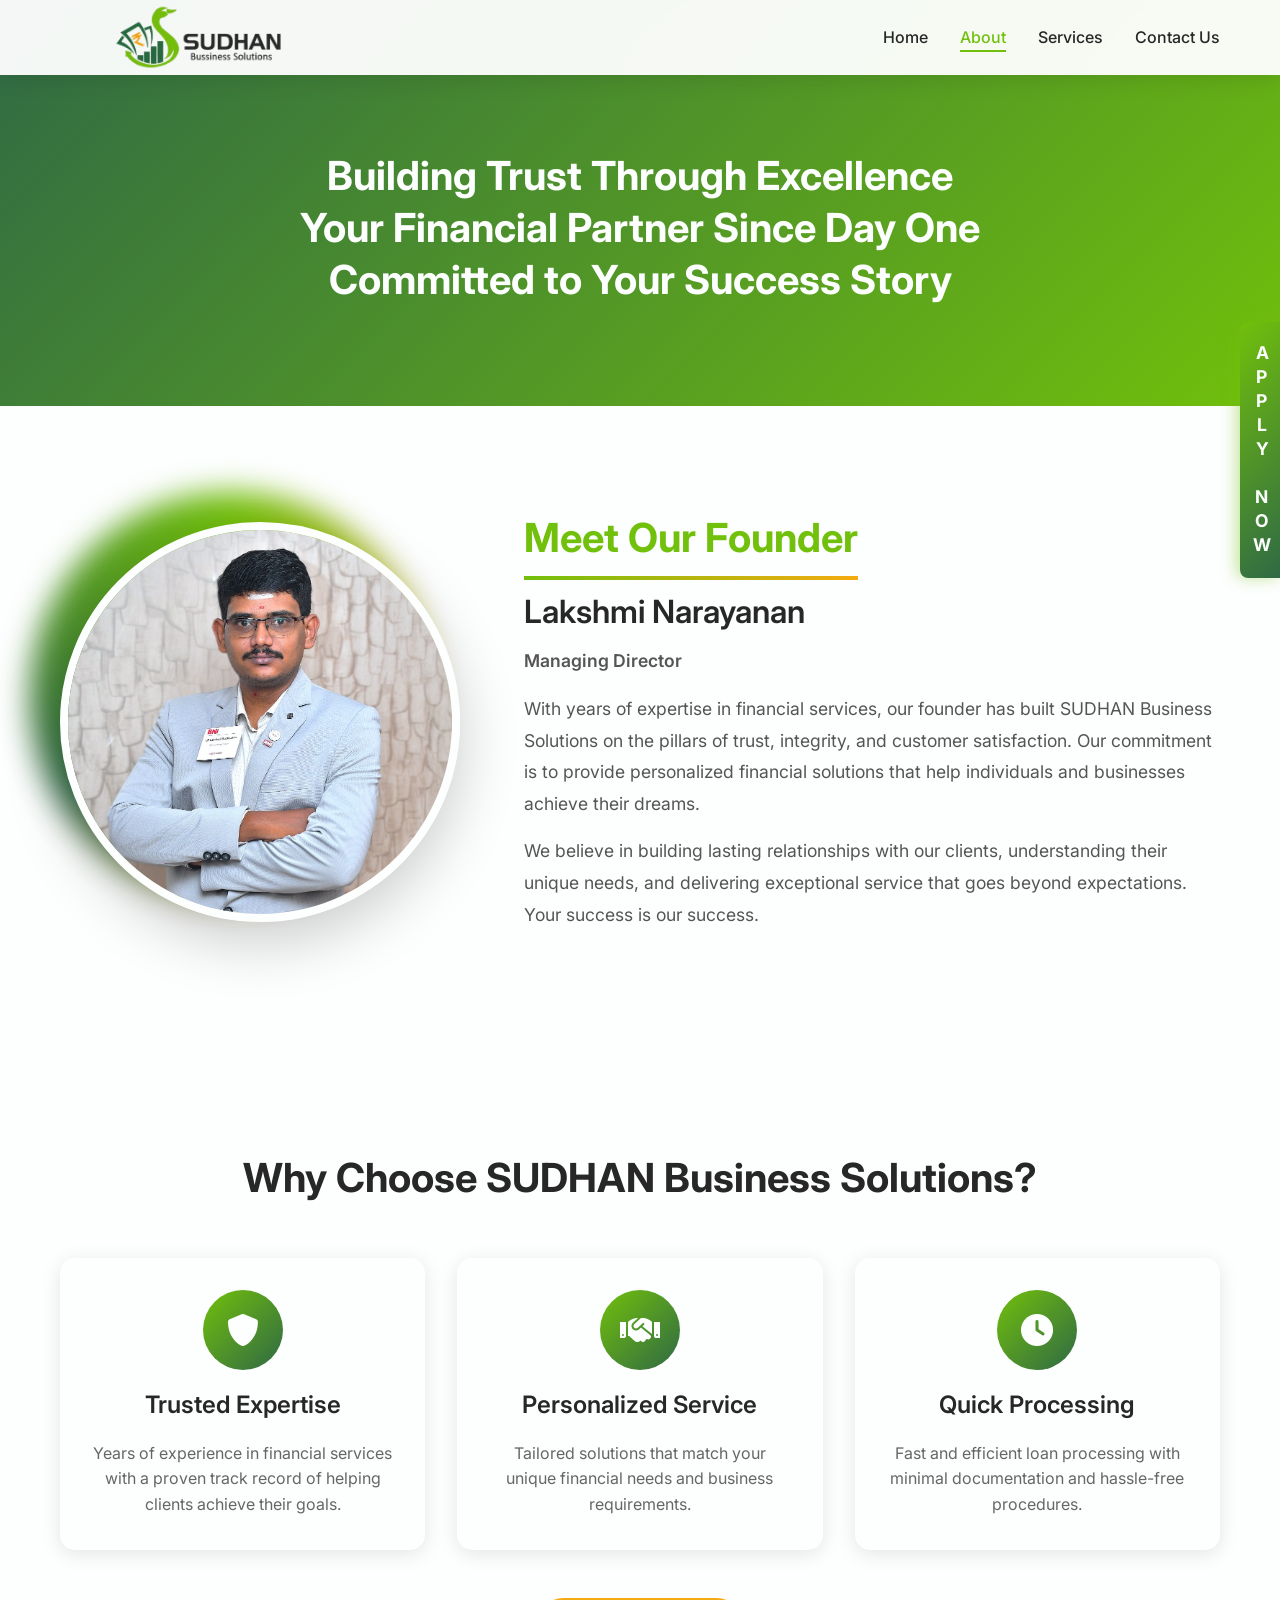
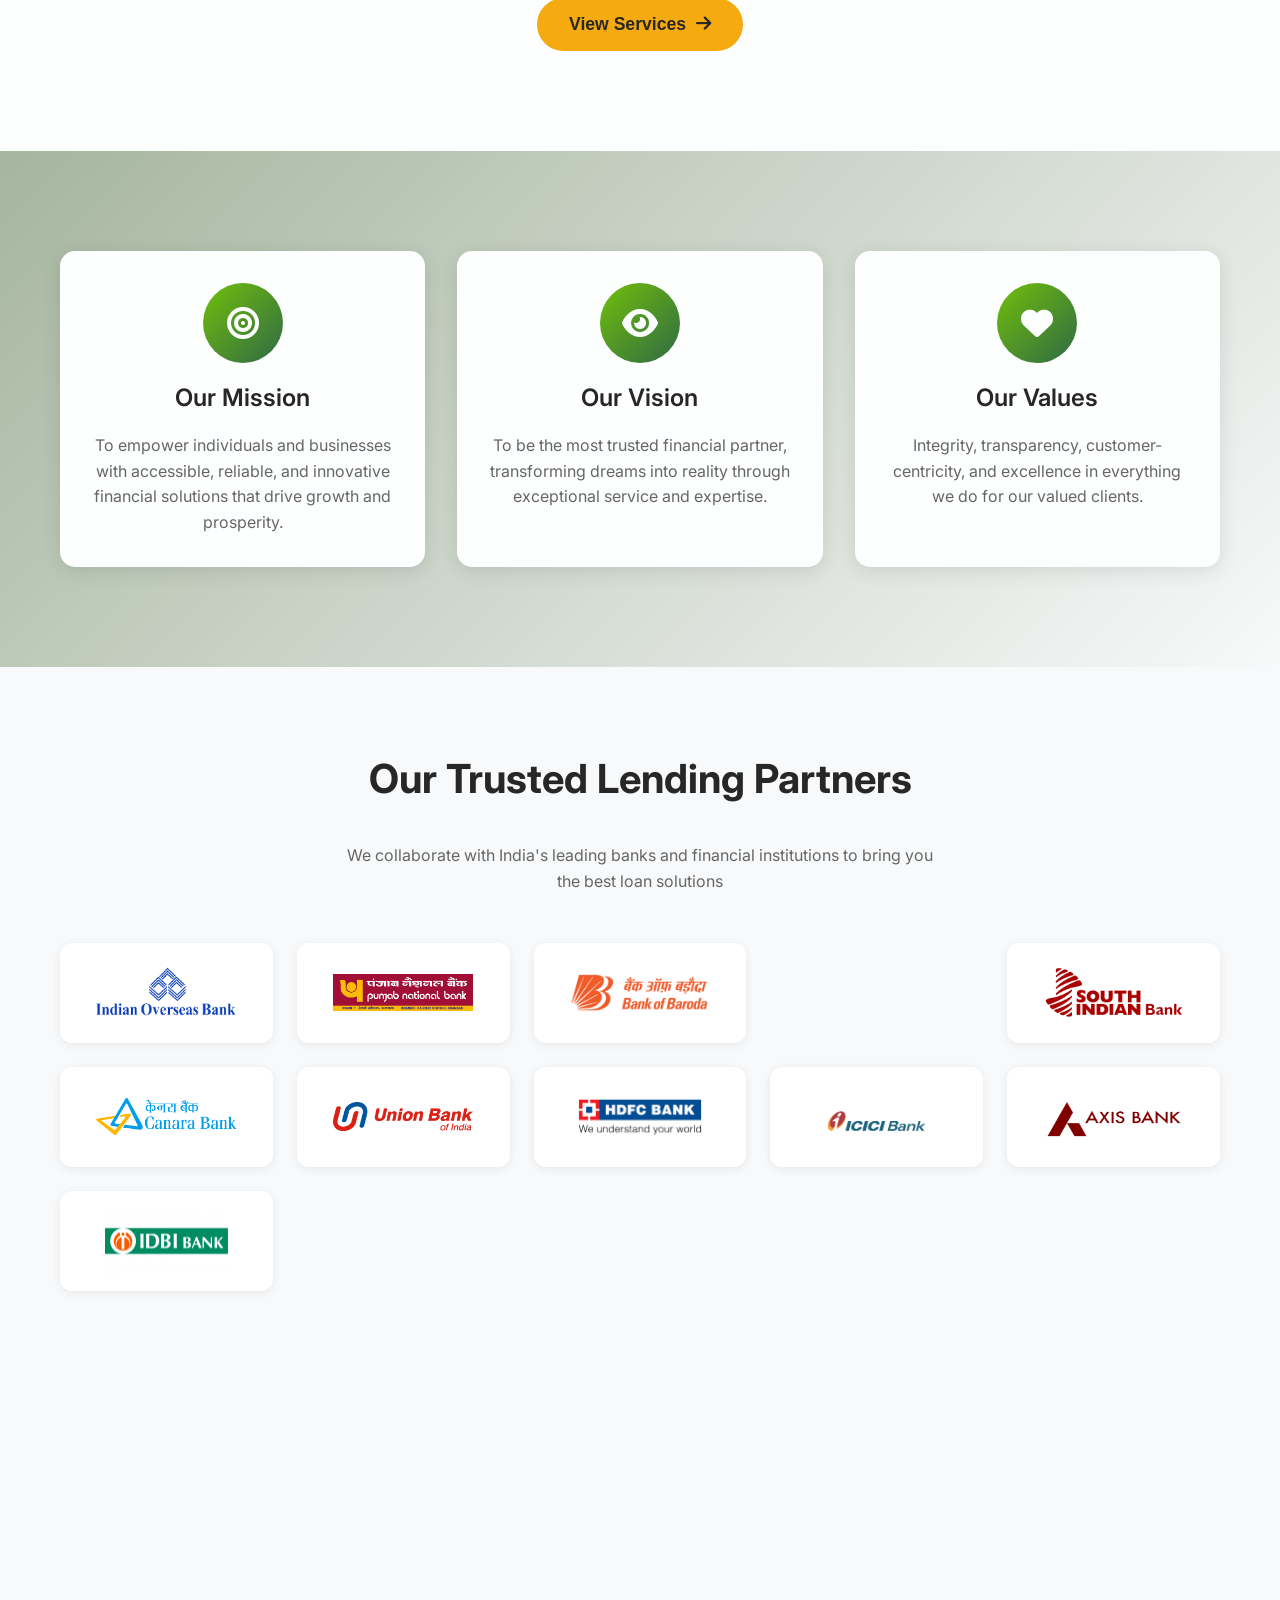
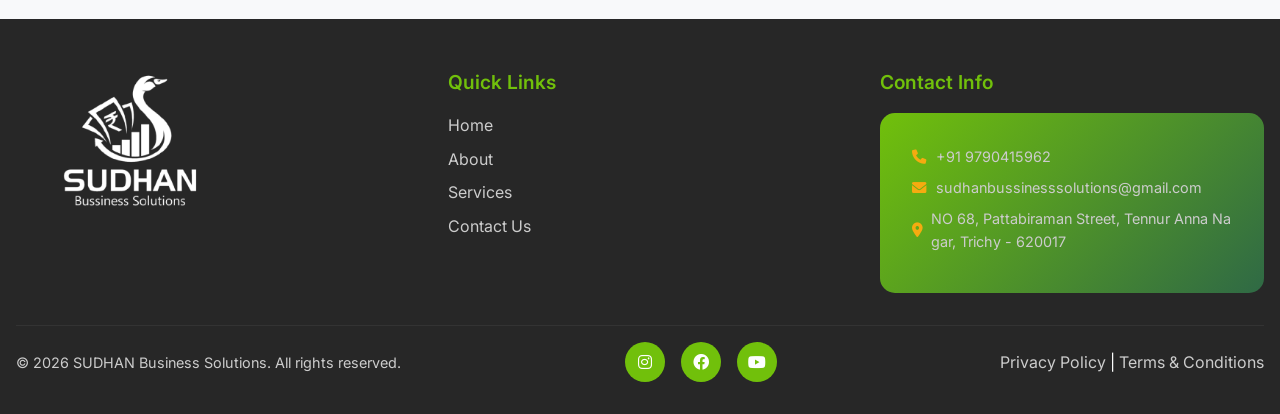
==== commit 8fc5de9e: "Add files via upload" ====
--- a/about.html
+++ b/about.html
@@ -1,163 +1,316 @@
-<!DOCTYPE html>
-<html lang="en">
-<head>
-    <meta charset="UTF-8">
-    <meta name="viewport" content="width=device-width, initial-scale=1.0">
-    <title>About Us - SUDHAN Business Solutions</title>
-    <link rel="icon" type="image/png" href="assets/Sudhanlogo.png">
-    <link rel="stylesheet" href="css/style.css">
-    <link href="https://fonts.googleapis.com/css2?family=Inter:wght@300;400;500;600;700&display=swap" rel="stylesheet">
-    <link rel="stylesheet" href="https://cdnjs.cloudflare.com/ajax/libs/font-awesome/6.0.0/css/all.min.css">
-</head>
-<body>
-    <!-- Navigation -->
-    <nav class="navbar">
-        <div class="nav-container">
-            <div class="nav-logo">
-                <img src="assets/sudhannewlogo.png" alt="SUDHAN Business Solutions" class="logo">
-            </div>
-            <ul class="nav-menu">
-                <li class="nav-item">
-                    <a href="index.html" class="nav-link">Home</a>
-                </li>
-                <li class="nav-item">
-                    <a href="about.html" class="nav-link active">About</a>
-                </li>
-                <li class="nav-item">
-                    <a href="services.html" class="nav-link">Services</a>
-                </li>
-                <li class="nav-item">
-                    <a href="contact.html" class="nav-link">Contact Us</a>
-                </li>
-            </ul>
-            <div class="hamburger">
-                <span class="bar"></span>
-                <span class="bar"></span>
-                <span class="bar"></span>
-            </div>
-        </div>
-    </nav>
-
-    <!-- About Hero Section -->
-    <section class="about-hero">
-        <div class="container">
-            <div class="about-hero-content">
-                <h1 class="about-title">
-                    <span class="line-1">Building Trust Through Excellence</span>
-                    <span class="line-2">Your Financial Partner Since Day One</span>
-                    <span class="line-3">Committed to Your Success Story</span>
-                </h1>
-            </div>
-        </div>
-    </section>
-
-    <!-- Service Highlights -->
-    <section class="service-highlights">
-        <div class="container">
-            <div class="highlights-content">
-                <h2 class="section-title">Why Choose SUDHAN Business Solutions?</h2>
-                <div class="highlights-grid">
-                    <div class="highlight-card">
-                        <div class="highlight-icon">
-                            <i class="fas fa-shield-alt"></i>
-                        </div>
-                        <h3>Trusted Expertise</h3>
-                        <p>Years of experience in financial services with a proven track record of helping clients achieve their goals.</p>
-                    </div>
-                    <div class="highlight-card">
-                        <div class="highlight-icon">
-                            <i class="fas fa-handshake"></i>
-                        </div>
-                        <h3>Personalized Service</h3>
-                        <p>Tailored solutions that match your unique financial needs and business requirements.</p>
-                    </div>
-                    <div class="highlight-card">
-                        <div class="highlight-icon">
-                            <i class="fas fa-clock"></i>
-                        </div>
-                        <h3>Quick Processing</h3>
-                        <p>Fast and efficient loan processing with minimal documentation and hassle-free procedures.</p>
-                    </div>
-                </div>
-                <div class="cta-section">
-                    <button class="cta-button" onclick="window.location.href='services.html'">
-                        <span>View Services</span>
-                        <i class="fas fa-arrow-right"></i>
-                    </button>
-                </div>
-            </div>
-        </div>
-    </section>
-
-    <!-- Mission Vision Section -->
-    <section class="mission-section">
-        <div class="container">
-            <div class="mission-content">
-                <div class="mission-card">
-                    <div class="mission-icon">
-                        <i class="fas fa-bullseye"></i>
-                    </div>
-                    <h3>Our Mission</h3>
-                    <p>To empower individuals and businesses with accessible, reliable, and innovative financial solutions that drive growth and prosperity.</p>
-                </div>
-                <div class="mission-card">
-                    <div class="mission-icon">
-                        <i class="fas fa-eye"></i>
-                    </div>
-                    <h3>Our Vision</h3>
-                    <p>To be the most trusted financial partner, transforming dreams into reality through exceptional service and expertise.</p>
-                </div>
-                <div class="mission-card">
-                    <div class="mission-icon">
-                        <i class="fas fa-heart"></i>
-                    </div>
-                    <h3>Our Values</h3>
-                    <p>Integrity, transparency, customer-centricity, and excellence in everything we do for our valued clients.</p>
-                </div>
-            </div>
-        </div>
-    </section>
-
-    <!-- Footer -->
-    <footer class="footer">
-        <div class="footer-content">
-            <div class="footer-section">
-                <img src="assets/sudhannewlogo.png" alt="SUDHAN Business Solutions" class="footer-logo">
-            </div>
-            <div class="footer-section">
-                <h3>Quick Links</h3>
-                <ul class="footer-links">
-                    <li><a href="index.html">Home</a></li>
-                    <li><a href="about.html">About</a></li>
-                    <li><a href="services.html">Services</a></li>
-                    <li><a href="contact.html">Contact Us</a></li>
-                </ul>
-            </div>
-            <div class="footer-section">
-                <h3>Contact Info</h3>
-                <div class="contact-info">
-                    <p><i class="fas fa-phone"></i> <a href="tel:+919787419244">+91 9787419244</a></p>
-                    <p><i class="fas fa-phone"></i> <a href="tel:+919790415962">+91 9790415962</a></p>
-                    <p><i class="fas fa-envelope"></i> <a href="mailto:sudhanbussinesssolutions@gmail.com">sudhanbussinesssolutions@gmail.com</a></p>
-                    <p><i class="fas fa-map-marker-alt"></i> NO 68, Pattabiraman Street, Tennur Anna Nagar, Trichy - 620017</p>
-                </div>
-            </div>
-        </div>
-        <div class="footer-bottom">
-            <div class="copyright">
-                <p>&copy; <span id="currentYear">2026</span> SUDHAN Business Solutions. All rights reserved.</p>
-            </div>
-            <div class="social-links">
-                <a href="#" class="social-link"><i class="fab fa-instagram"></i></a>
-                <a href="#" class="social-link"><i class="fab fa-facebook"></i></a>
-                <a href="#" class="social-link"><i class="fab fa-youtube"></i></a>
-            </div>
-            <div class="footer-legal">
-                <a href="privacy-policy.html">Privacy Policy</a> | <a href="terms-conditions.html">Terms & Conditions</a>
-            </div>
-        </div>
-    </footer>
-
-    <script src="js/script.js"></script>
-</body>
+<!DOCTYPE html>
+<html lang="en">
+
+<head>
+    <meta charset="UTF-8">
+    <meta name="viewport" content="width=device-width, initial-scale=1.0">
+    <title>About Us - SUDHAN Business Solutions</title>
+    <link rel="icon" type="image/png" href="assets/Sudhanlogo.png">
+    <link rel="stylesheet" href="css/style.css">
+    <link href="https://fonts.googleapis.com/css2?family=Inter:wght@300;400;500;600;700&display=swap" rel="stylesheet">
+    <link rel="stylesheet" href="https://cdnjs.cloudflare.com/ajax/libs/font-awesome/6.0.0/css/all.min.css">
+</head>
+
+<body>
+    <!-- Floating Apply Now Button -->
+    <a href="contact.html" class="floating-apply-btn">
+        <span>APPLY NOW</span>
+    </a>
+
+    <!-- Navigation -->
+    <nav class="navbar">
+        <div class="nav-container">
+            <div class="nav-logo">
+                <a href="index.html">
+                    <img src="assets/sudhannewlogo.png" alt="SUDHAN Business Solutions" class="logo">
+                </a>
+            </div>
+            <ul class="nav-menu">
+                <li class="nav-item">
+                    <a href="index.html" class="nav-link">Home</a>
+                </li>
+                <li class="nav-item">
+                    <a href="about.html" class="nav-link active">About</a>
+                </li>
+                <li class="nav-item">
+                    <a href="services.html" class="nav-link">Services</a>
+                </li>
+                <li class="nav-item">
+                    <a href="contact.html" class="nav-link">Contact Us</a>
+                </li>
+            </ul>
+            <div class="hamburger">
+                <span class="bar"></span>
+                <span class="bar"></span>
+                <span class="bar"></span>
+            </div>
+        </div>
+    </nav>
+
+    <!-- About Hero Section -->
+    <section class="about-hero">
+        <div class="container">
+            <div class="about-hero-content">
+                <h1 class="about-title">
+                    <span class="line-1">Building Trust Through Excellence</span>
+                    <span class="line-2">Your Financial Partner Since Day One</span>
+                    <span class="line-3">Committed to Your Success Story</span>
+                </h1>
+            </div>
+        </div>
+    </section>
+
+
+        <!-- Owner Section -->
+    <section class="owner-section">
+        <div class="container">
+            <div class="owner-content">
+                <div class="owner-image-wrapper">
+                    <img src="assets/sudhanown3.jpeg" alt="Owner" class="owner-image">
+                </div>
+                <div class="owner-text">
+                    <h2>Meet Our Founder</h2>
+                    <h3>Lakshmi Narayanan</h3>
+                    <p class="owner-title">Managing Director</p>
+                    <p>With years of expertise in financial services, our founder has built SUDHAN Business Solutions on the pillars of trust, integrity, and customer satisfaction. Our commitment is to provide personalized financial solutions that help individuals and businesses achieve their dreams.</p>
+                    <p>We believe in building lasting relationships with our clients, understanding their unique needs, and delivering exceptional service that goes beyond expectations. Your success is our success.</p>
+                </div>
+            </div>
+        </div>
+    </section>
+    
+    <!-- Service Highlights -->
+    <section class="service-highlights">
+        <div class="container">
+            <div class="highlights-content">
+                <h2 class="section-title">Why Choose SUDHAN Business Solutions?</h2>
+                <div class="highlights-grid">
+                    <div class="highlight-card">
+                        <div class="highlight-icon">
+                            <i class="fas fa-shield-alt"></i>
+                        </div>
+                        <h3>Trusted Expertise</h3>
+                        <p>Years of experience in financial services with a proven track record of helping clients
+                            achieve their goals.</p>
+                    </div>
+                    <div class="highlight-card">
+                        <div class="highlight-icon">
+                            <i class="fas fa-handshake"></i>
+                        </div>
+                        <h3>Personalized Service</h3>
+                        <p>Tailored solutions that match your unique financial needs and business requirements.</p>
+                    </div>
+                    <div class="highlight-card">
+                        <div class="highlight-icon">
+                            <i class="fas fa-clock"></i>
+                        </div>
+                        <h3>Quick Processing</h3>
+                        <p>Fast and efficient loan processing with minimal documentation and hassle-free procedures.</p>
+                    </div>
+                </div>
+                <div class="cta-section">
+                    <button class="cta-button" onclick="window.location.href='services.html'">
+                        <span>View Services</span>
+                        <i class="fas fa-arrow-right"></i>
+                    </button>
+                </div>
+            </div>
+        </div>
+    </section>
+
+    
+
+    <!-- Mission Vision Section -->
+    <section class="mission-section">
+        <div class="container">
+            <div class="mission-content">
+                <div class="mission-card">
+                    <div class="mission-icon">
+                        <i class="fas fa-bullseye"></i>
+                    </div>
+                    <h3>Our Mission</h3>
+                    <p>To empower individuals and businesses with accessible, reliable, and innovative financial
+                        solutions that drive growth and prosperity.</p>
+                </div>
+                <div class="mission-card">
+                    <div class="mission-icon">
+                        <i class="fas fa-eye"></i>
+                    </div>
+                    <h3>Our Vision</h3>
+                    <p>To be the most trusted financial partner, transforming dreams into reality through exceptional
+                        service and expertise.</p>
+                </div>
+                <div class="mission-card">
+                    <div class="mission-icon">
+                        <i class="fas fa-heart"></i>
+                    </div>
+                    <h3>Our Values</h3>
+                    <p>Integrity, transparency, customer-centricity, and excellence in everything we do for our valued
+                        clients.</p>
+                </div>
+            </div>
+        </div>
+    </section>
+
+    <!-- Lending Partners Section -->
+    <section class="about-partners-section">
+        <div class="container">
+            <h2 class="section-title">Our Trusted Lending Partners</h2>
+            <p class="about-partners-subtitle">We collaborate with India's leading banks and financial institutions to bring you the best loan solutions</p>
+            <div class="about-partners-grid">
+                <div class="about-partner-card" data-delay="0">
+                    <img src="assets/iob.png" alt="IOB">
+                </div>
+                <div class="about-partner-card" data-delay="1">
+                    <img src="assets/pnb.png" alt="PNB">
+                </div>
+                <div class="about-partner-card" data-delay="2">
+                    <img src="assets/bob.png" alt="BOB">
+                </div>
+                <div class="about-partner-card" data-delay="3">
+                    <img src="assets/boi.png" alt="BOI">
+                </div>
+                <div class="about-partner-card" data-delay="4">
+                    <img src="assets/sib.png" alt="SIB">
+                </div>
+                <div class="about-partner-card" data-delay="5">
+                    <img src="assets/canara.png" alt="Canara">
+                </div>
+                <div class="about-partner-card" data-delay="6">
+                    <img src="assets/union.png" alt="Union">
+                </div>
+                <div class="about-partner-card" data-delay="7">
+                    <img src="assets/hdfc.png" alt="HDFC">
+                </div>
+                <div class="about-partner-card" data-delay="8">
+                    <img src="assets/icici.png" alt="ICICI">
+                </div>
+                <div class="about-partner-card" data-delay="9">
+                    <img src="assets/axis.png" alt="Axis">
+                </div>
+                <div class="about-partner-card" data-delay="10">
+                    <img src="assets/idbi.png" alt="IDBI">
+                </div>
+                <div class="about-partner-card" data-delay="11">
+                    <img src="assets/idfc.png" alt="IDFC">
+                </div>
+                <div class="about-partner-card" data-delay="12">
+                    <img src="assets/indusindbank.png" alt="IndusInd">
+                </div>
+                <div class="about-partner-card" data-delay="13">
+                    <img src="assets/ujjivanbank.png" alt="Ujjivan">
+                </div>
+                <div class="about-partner-card" data-delay="14">
+                    <img src="assets/sriram.png" alt="Shriram">
+                </div>
+                <div class="about-partner-card" data-delay="15">
+                    <img src="assets/bajaj.png" alt="Bajaj">
+                </div>
+                <div class="about-partner-card" data-delay="16">
+                    <img src="assets/HDB.png" alt="HDB">
+                </div>
+                <div class="about-partner-card" data-delay="17">
+                    <img src="assets/muthoot.png" alt="Muthoot">
+                </div>
+                <div class="about-partner-card" data-delay="18">
+                    <img src="assets/Piramal.png" alt="Piramal">
+                </div>
+                <div class="about-partner-card" data-delay="19">
+                    <img src="assets/godrej.webp" alt="Godrej">
+                </div>
+                <div class="about-partner-card" data-delay="20">
+                    <img src="assets/adithyabrila.png" alt="Aditya Birla">
+                </div>
+                <div class="about-partner-card" data-delay="21">
+                    <img src="assets/samman.png" alt="Samman">
+                </div>
+                <div class="about-partner-card" data-delay="22">
+                    <img src="assets/tvs.png" alt="TVS">
+                </div>
+                <div class="about-partner-card" data-delay="23">
+                    <img src="assets/tata.jpg" alt="Tata">
+                </div>
+                <div class="about-partner-card" data-delay="24">
+                    <img src="assets/lic.png" alt="LIC">
+                </div>
+            </div>
+        </div>
+    </section>
+
+    <!-- Footer -->
+    <footer class="footer">
+        <div class="footer-content">
+            <div class="footer-section">
+                <img src="assets/sudhanfulllogo.png" alt="SUDHAN Business Solutions" class="footer-logo">
+            </div>
+            <div class="footer-section">
+                <h3>Quick Links</h3>
+                <ul class="footer-links">
+                    <li><a href="index.html">Home</a></li>
+                    <li><a href="about.html">About</a></li>
+                    <li><a href="services.html">Services</a></li>
+                    <li><a href="contact.html">Contact Us</a></li>
+                </ul>
+            </div>
+            <div class="footer-section">
+                <h3>Contact Info</h3>
+                <div class="contact-info">
+
+                    <p><i class="fas fa-phone"></i> <a href="tel:+919790415962">+91 9790415962</a></p>
+                    <p><i class="fas fa-envelope"></i> <a
+                            href="mailto:sudhanbussinesssolutions@gmail.com">sudhanbussinesssolutions@gmail.com</a></p>
+                    <p><i class="fas fa-map-marker-alt"></i> NO 68, Pattabiraman Street, Tennur Anna Nagar, Trichy -
+                        620017</p>
+                </div>
+            </div>
+        </div>
+        <div class="footer-bottom">
+            <div class="copyright">
+                <p>&copy; <span id="currentYear">2026</span> SUDHAN Business Solutions. All rights reserved.</p>
+            </div>
+            <div class="social-links">
+                <a href="https://www.instagram.com/sudhan_business_solutions?igsh=MWk1d3N4OWdyNWZrag==" target="_blank" class="social-link"><i class="fab fa-instagram"></i></a>
+                <a href="#" class="social-link"><i class="fab fa-facebook"></i></a>
+                <a href="#" class="social-link"><i class="fab fa-youtube"></i></a>
+            </div>
+            <div class="footer-legal">
+                <a href="privacy-policy.html">Privacy Policy</a> | <a href="terms-conditions.html">Terms &
+                    Conditions</a>
+            </div>
+        </div>
+    </footer>
+
+    <script src="js/script.js"></script>
+    <script>
+        // Scroll-triggered animation for partners grid
+        const partnerCards = document.querySelectorAll('.about-partner-card');
+
+        const observerOptions = {
+            threshold: 0.15,
+            rootMargin: '0px 0px -50px 0px'
+        };
+
+        const partnerObserver = new IntersectionObserver((entries) => {
+            entries.forEach(entry => {
+                if (entry.isIntersecting) {
+                    const card = entry.target;
+                    const delay = parseInt(card.getAttribute('data-delay')) * 60;
+                    setTimeout(() => {
+                        card.classList.add('animate-in');
+                    }, delay);
+                } else {
+                    // Reset animation when scrolled out so it re-plays on scroll back up
+                    entry.target.classList.remove('animate-in');
+                    entry.target.style.opacity = '0';
+                    entry.target.style.transform = 'translateY(40px)';
+                }
+            });
+        }, observerOptions);
+
+        partnerCards.forEach(card => {
+            partnerObserver.observe(card);
+        });
+    </script>
+</body>
+
 </html>
--- a/css/style.css
+++ b/css/style.css
@@ -1,1543 +1,2063 @@
-/* CSS Variables */
-:root {
-    --primary-green: #71C00B;
-    --dark-green: #2F6945;
-    --accent-yellow: #F5AB10;
-    --text-black: #272727;
-    --light-bg: #A5B59E;
-    --white: #FDFEFE;
-    --shadow: 0 4px 20px rgba(0, 0, 0, 0.1);
-    --transition: all 0.3s ease;
-}
-
-/* Reset and Base Styles */
-* {
-    margin: 0;
-    padding: 0;
-    box-sizing: border-box;
-}
-
-html {
-    scroll-behavior: smooth;
-}
-
-body {
-    font-family: 'Inter', sans-serif;
-    line-height: 1.6;
-    color: var(--text-black);
-    background-color: var(--white);
-}
-
-.container {
-    max-width: 1200px;
-    margin: 0 auto;
-    padding: 0 20px;
-}
-
-/* Navigation */
-.navbar {
-    position: fixed;
-    top: 0;
-    width: 100%;
-    background: rgba(255, 255, 255, 0.95);
-    backdrop-filter: blur(10px);
-    z-index: 1000;
-    padding: 0;
-    box-shadow: var(--shadow);
-}
-
-.nav-container {
-    max-width: 1200px;
-    margin: 0 auto;
-    padding: 0 20px;
-    display: flex;
-    justify-content: space-between;
-    align-items: center;
-    height: 75px;
-}
-
-.logo {
-    height: 130px;
-    width: auto;
-    object-fit: contain;
-    background: transparent !important;
-    box-shadow: none !important;
-    border: none !important;
-    outline: none !important;
-    filter: none !important;
-    mix-blend-mode: multiply !important;
-    opacity: 1 !important;
-    margin: 0;
-    padding: 0;
-    display: block;
-    vertical-align: middle;
-}
-
-.nav-menu {
-    display: flex;
-    list-style: none;
-    gap: 2rem;
-}
-
-.nav-link {
-    text-decoration: none;
-    color: var(--text-black);
-    font-weight: 500;
-    transition: var(--transition);
-    position: relative;
-}
-
-.nav-link:hover,
-.nav-link.active {
-    color: var(--primary-green);
-}
-
-.nav-link::after {
-    content: '';
-    position: absolute;
-    bottom: -5px;
-    left: 0;
-    width: 0;
-    height: 2px;
-    background: var(--primary-green);
-    transition: var(--transition);
-}
-
-.nav-link:hover::after,
-.nav-link.active::after {
-    width: 100%;
-}
-
-.hamburger {
-    display: none;
-    flex-direction: column;
-    cursor: pointer;
-}
-
-.bar {
-    width: 25px;
-    height: 3px;
-    background: var(--text-black);
-    margin: 3px 0;
-    transition: var(--transition);
-}
-
-/* Hero Section */
-.hero {
-    height: 100vh;
-    display: flex;
-    align-items: center;
-    justify-content: center;
-    position: relative;
-    background: linear-gradient(135deg, var(--primary-green) 0%, var(--dark-green) 100%);
-    overflow: hidden;
-}
-
-.hero-bg {
-    position: absolute;
-    top: 0;
-    left: 0;
-    width: 100%;
-    height: 100%;
-    background: url('data:image/svg+xml,<svg xmlns="http://www.w3.org/2000/svg" viewBox="0 0 100 100"><defs><pattern id="grain" width="100" height="100" patternUnits="userSpaceOnUse"><circle cx="25" cy="25" r="1" fill="rgba(255,255,255,0.1)"/><circle cx="75" cy="75" r="1" fill="rgba(255,255,255,0.1)"/></pattern></defs><rect width="100" height="100" fill="url(%23grain)"/></svg>');
-    opacity: 0.3;
-}
-
-.hero-content {
-    text-align: center;
-    z-index: 2;
-    max-width: 800px;
-    padding: 0 20px;
-}
-
-.hero-title {
-    font-size: 3.5rem;
-    font-weight: 700;
-    color: var(--white);
-    margin-bottom: 2rem;
-    line-height: 1.2;
-}
-
-.hero-title .line-1,
-.hero-title .line-2 {
-    display: block;
-    opacity: 0;
-    transform: translateY(50px);
-    animation: slideUp 1s ease forwards;
-}
-
-.hero-title .line-2 {
-    animation-delay: 0.3s;
-}
-
-.cta-button {
-    background: var(--accent-yellow);
-    color: var(--text-black);
-    border: none;
-    padding: 1rem 2rem;
-    font-size: 1.1rem;
-    font-weight: 600;
-    border-radius: 50px;
-    cursor: pointer;
-    transition: var(--transition);
-    display: inline-flex;
-    align-items: center;
-    gap: 10px;
-    opacity: 0;
-    transform: translateY(30px);
-    animation: slideUp 1s ease forwards 0.6s;
-}
-
-.cta-button:hover {
-    transform: translateY(-3px);
-    box-shadow: 0 10px 30px rgba(245, 171, 16, 0.3);
-}
-
-.cta-button i {
-    transition: var(--transition);
-}
-
-.cta-button:hover i {
-    transform: translateX(5px);
-}
-
-/* Intro Section */
-.intro-section {
-    padding: 100px 0;
-    background: #71C00B
-;
-}
-
-.intro-content {
-    text-align: center;
-    max-width: 800px;
-    margin: 0 auto;
-}
-
-.intro-text {
-    font-size: 1.3rem;
-    margin-bottom: 1.5rem;
-    opacity: 0;
-    transform: translateY(30px);
-    transition: var(--transition);
-}
-
-.intro-text.animate {
-    opacity: 1;
-    transform: translateY(0);
-}
-
-/* About Page Styles */
-.about-hero {
-    padding: 150px 0 100px;
-    background: linear-gradient(135deg, var(--dark-green) 0%, var(--primary-green) 100%);
-    text-align: center;
-}
-
-.about-title {
-    font-size: 2.5rem;
-    font-weight: 700;
-    color: var(--white);
-    line-height: 1.3;
-}
-
-.about-title .line-1,
-.about-title .line-2,
-.about-title .line-3 {
-    display: block;
-    opacity: 0;
-    transform: translateY(30px);
-    animation: slideUp 0.8s ease forwards;
-}
-
-.about-title .line-2 {
-    animation-delay: 0.2s;
-}
-
-.about-title .line-3 {
-    animation-delay: 0.4s;
-}
-
-.service-highlights {
-    padding: 100px 0;
-    background: var(--white);
-}
-
-.section-title {
-    text-align: center;
-    font-size: 2.5rem;
-    font-weight: 700;
-    color: var(--text-black);
-    margin-bottom: 3rem;
-}
-
-.highlights-grid {
-    display: grid;
-    grid-template-columns: repeat(auto-fit, minmax(300px, 1fr));
-    gap: 2rem;
-    margin-bottom: 3rem;
-}
-
-.highlight-card {
-    background: var(--white);
-    padding: 2rem;
-    border-radius: 15px;
-    text-align: center;
-    box-shadow: var(--shadow);
-    transition: var(--transition);
-    opacity: 0;
-    transform: translateY(30px);
-}
-
-.highlight-card.animate {
-    opacity: 1;
-    transform: translateY(0);
-}
-
-.highlight-card:hover {
-    transform: translateY(-10px);
-    box-shadow: 0 15px 40px rgba(0, 0, 0, 0.15);
-}
-
-.highlight-icon {
-    width: 80px;
-    height: 80px;
-    background: linear-gradient(135deg, var(--primary-green), var(--dark-green));
-    border-radius: 50%;
-    display: flex;
-    align-items: center;
-    justify-content: center;
-    margin: 0 auto 1rem;
-}
-
-.highlight-icon i {
-    font-size: 2rem;
-    color: var(--white);
-}
-
-.highlight-card h3 {
-    font-size: 1.5rem;
-    font-weight: 600;
-    color: var(--text-black);
-    margin-bottom: 1rem;
-}
-
-.highlight-card p {
-    color: #666;
-    line-height: 1.6;
-}
-
-.cta-section {
-    text-align: center;
-}
-
-/* Services Page Styles */
-.services-header {
-    padding: 150px 0 50px;
-    background: linear-gradient(135deg, var(--primary-green) 0%, var(--dark-green) 100%);
-    text-align: center;
-}
-
-.services-title {
-    font-size: 3rem;
-    font-weight: 700;
-    color: var(--white);
-    margin-bottom: 1rem;
-}
-
-.services-subtitle {
-    font-size: 1.2rem;
-    color: rgba(255, 255, 255, 0.9);
-}
-
-.services-section {
-    padding: 100px 0;
-    background: var(--white);
-}
-
-.services-grid {
-    display: grid;
-    grid-template-columns: repeat(auto-fit, minmax(350px, 1fr));
-    gap: 2rem;
-}
-
-.service-card {
-    background: var(--white);
-    padding: 2rem;
-    border-radius: 15px;
-    box-shadow: var(--shadow);
-    transition: var(--transition);
-    opacity: 0;
-    transform: translateY(30px);
-    border-left: 4px solid var(--primary-green);
-}
-
-.service-card.animate {
-    opacity: 1;
-    transform: translateY(0);
-}
-
-.service-card:hover {
-    transform: translateY(-10px);
-    box-shadow: 0 15px 40px rgba(0, 0, 0, 0.15);
-    border-left-color: var(--accent-yellow);
-}
-
-.service-icon {
-    width: 60px;
-    height: 60px;
-    background: linear-gradient(135deg, var(--primary-green), var(--dark-green));
-    border-radius: 12px;
-    display: flex;
-    align-items: center;
-    justify-content: center;
-    margin-bottom: 1rem;
-}
-
-.service-icon i {
-    font-size: 1.5rem;
-    color: var(--white);
-}
-
-.service-card h3 {
-    font-size: 1.4rem;
-    font-weight: 600;
-    color: var(--text-black);
-    margin-bottom: 1rem;
-}
-
-.service-card p {
-    color: #666;
-    margin-bottom: 0.5rem;
-    line-height: 1.6;
-}
-
-.service-btn {
-    background: var(--primary-green);
-    color: var(--white);
-    border: none;
-    padding: 12px 24px;
-    border-radius: 25px;
-    font-size: 0.9rem;
-    font-weight: 600;
-    cursor: pointer;
-    display: flex;
-    align-items: center;
-    justify-content: center;
-    gap: 8px;
-    margin-top: 1rem;
-    transition: all 0.3s ease;
-    position: relative;
-    overflow: hidden;
-}
-
-.service-btn:hover {
-    background: var(--dark-green);
-    transform: translateY(-2px);
-    box-shadow: 0 8px 25px rgba(113, 192, 11, 0.3);
-}
-
-.service-btn:hover i {
-    transform: translateX(5px);
-}
-
-.service-btn:active {
-    transform: translateY(0);
-}
-
-/* Contact Page Styles */
-.contact-header {
-    padding: 150px 0 50px;
-    background: linear-gradient(135deg, var(--dark-green) 0%, var(--primary-green) 100%);
-    text-align: center;
-}
-
-.contact-title {
-    font-size: 3rem;
-    font-weight: 700;
-    color: var(--white);
-    margin-bottom: 1rem;
-}
-
-.contact-subtitle {
-    font-size: 1.2rem;
-    color: rgba(255, 255, 255, 0.9);
-}
-
-.contact-section {
-    padding: 100px 0;
-    background: var(--white);
-}
-
-.contact-content {
-    display: grid;
-    grid-template-columns: 1fr 1fr;
-    gap: 4rem;
-    align-items: start;
-}
-
-.contact-info {
-    background: linear-gradient(135deg, var(--primary-green), var(--dark-green));
-    padding: 2rem;
-    border-radius: 15px;
-    color: var(--white);
-}
-
-.contact-info h2 {
-    font-size: 2rem;
-    font-weight: 600;
-    color: var(--white);
-    margin-bottom: 1rem;
-}
-
-.contact-info p {
-    color: rgba(255, 255, 255, 0.9);
-    margin-bottom: 2rem;
-    line-height: 1.6;
-}
-
-.contact-details {
-    display: flex;
-    flex-direction: column;
-    gap: 1.5rem;
-}
-
-.contact-item {
-    display: flex;
-    align-items: flex-start;
-    gap: 1rem;
-}
-
-.contact-item i {
-    font-size: 1.2rem;
-    color: var(--white);
-    margin-top: 0.2rem;
-}
-
-.contact-item h4 {
-    font-weight: 600;
-    color: var(--white);
-    margin-bottom: 0.5rem;
-}
-
-.contact-item p {
-    color: rgba(255, 255, 255, 0.9);
-    margin: 0;
-}
-
-.managing-director {
-    margin: 1.5rem 0;
-    padding: 1rem;
-    border-left: 3px solid var(--accent-yellow);
-    background: rgba(255, 255, 255, 0.1);
-    border-radius: 8px;
-}
-
-.managing-director h4 {
-    font-size: 1.2rem;
-    font-weight: 600;
-    color: var(--white);
-    margin-bottom: 0.3rem;
-}
-
-.managing-director p {
-    font-size: 0.9rem;
-    color: var(--accent-yellow);
-    font-weight: 500;
-    margin: 0;
-}
-
-/* Contact Form */
-.contact-form-container {
-    background: var(--white);
-    padding: 2rem;
-    border-radius: 15px;
-    box-shadow: var(--shadow);
-}
-
-.contact-form {
-    display: flex;
-    flex-direction: column;
-    gap: 1.5rem;
-}
-
-.form-group {
-    position: relative;
-}
-
-.form-group input,
-.form-group textarea {
-    width: 100%;
-    padding: 1rem;
-    border: 2px solid #e0e0e0;
-    border-radius: 8px;
-    font-size: 1rem;
-    font-family: inherit;
-    background: transparent;
-    transition: var(--transition);
-}
-
-.form-group input:focus,
-.form-group textarea:focus {
-    outline: none;
-    border-color: var(--primary-green);
-}
-
-.form-group label {
-    position: absolute;
-    top: 1rem;
-    left: 1rem;
-    color: #999;
-    font-size: 1rem;
-    pointer-events: none;
-    transition: var(--transition);
-}
-
-.form-group input:focus + label,
-.form-group input:valid + label,
-.form-group textarea:focus + label,
-.form-group textarea:valid + label {
-    top: -0.5rem;
-    left: 0.5rem;
-    font-size: 0.8rem;
-    color: var(--primary-green);
-    background: var(--white);
-    padding: 0 0.5rem;
-}
-
-.submit-button {
-    background: var(--primary-green);
-    color: var(--white);
-    border: none;
-    padding: 1rem 2rem;
-    font-size: 1.1rem;
-    font-weight: 600;
-    border-radius: 8px;
-    cursor: pointer;
-    transition: var(--transition);
-    display: flex;
-    align-items: center;
-    justify-content: center;
-    gap: 10px;
-}
-
-.submit-button:hover {
-    background: var(--dark-green);
-    transform: translateY(-2px);
-    box-shadow: 0 8px 25px rgba(113, 192, 11, 0.3);
-}
-
-/* Footer */
-.footer {
-    background: var(--text-black);
-    color: var(--white);
-    padding: 3rem 0 1rem;
-}
-
-.footer-content {
-    display: grid;
-    grid-template-columns: repeat(auto-fit, minmax(250px, 1fr));
-    gap: 2rem;
-    margin-bottom: 2rem;
-    margin-left: 1rem;
-}
-
-.footer-section h3 {
-    font-size: 1.2rem;
-    font-weight: 600;
-    margin-bottom: 1rem;
-    color: var(--primary-green);
-}
-
-.footer-logo {
-    height: 150px;
-    width: auto;
-    filter: brightness(0) invert(1);
-}
-
-.footer-links {
-    list-style: none;
-}
-
-.footer-links li {
-    margin-bottom: 0.5rem;
-}
-
-.footer-links a {
-    color: #ccc;
-    text-decoration: none;
-    transition: var(--transition);
-}
-
-.footer-links a:hover {
-    color: var(--primary-green);
-    transform: translateX(5px);
-}
-
-.contact-info p {
-    display: flex;
-    align-items: center;
-    gap: 0.5rem;
-    margin-bottom: 0.5rem;
-    color: #ccc;
-    word-break: break-all;
-    font-size: 0.9rem;
-}
-
-.footer-section {
-    padding-right: 1rem;
-}
-
-@media (max-width: 768px) {
-    .footer-content {
-        grid-template-columns: 1fr;
-        gap: 1.5rem;
-        margin-left: 0;
-        padding: 0 1rem;
-    }
-    
-    .footer-section {
-        padding-right: 0;
-    }
-    
-    .contact-info p {
-        font-size: 0.8rem;
-        word-wrap: break-word;
-        overflow-wrap: break-word;
-        margin-right: 1rem;
-    }
-}
-
-.contact-info a {
-    color: #ccc;
-    text-decoration: none;
-    transition: var(--transition);
-}
-
-.contact-info a:hover {
-    color: var(--accent-yellow);
-}
-
-.contact-item a {
-    color: rgba(255, 255, 255, 0.9);
-    text-decoration: none;
-    transition: var(--transition);
-}
-
-.contact-item a:hover {
-    color: var(--accent-yellow);
-}
-
-.contact-info i {
-    color: var(--accent-yellow);
-    width: 16px;
-}
-
-.footer-bottom {
-    border-top: 1px solid #333;
-    padding-top: 1rem;
-    display: flex;
-    justify-content: space-between;
-    align-items: center;
-    flex-wrap: wrap;
-    gap: 1rem;
-    margin: 1rem;
-}
-
-.copyright {
-    color: #ccc;
-    font-size: 0.9rem;
-}
-
-.copyright p {
-    margin: 0;
-}
-
-.social-links {
-    display: flex;
-    gap: 1rem;
-}
-
-.social-link {
-    width: 40px;
-    height: 40px;
-    background: var(--primary-green);
-    border-radius: 50%;
-    display: flex;
-    align-items: center;
-    justify-content: center;
-    color: var(--white);
-    text-decoration: none;
-    transition: var(--transition);
-}
-
-.social-link:hover {
-    background: var(--accent-yellow);
-    color: var(--text-black);
-    transform: translateY(-3px);
-}
-
-.footer-legal a {
-    color: #ccc;
-    text-decoration: none;
-    transition: var(--transition);
-}
-
-.footer-legal a:hover {
-    color: var(--primary-green);
-}
-
-/* Animations */
-@keyframes slideUp {
-    to {
-        opacity: 1;
-        transform: translateY(0);
-    }
-}
-
-@keyframes fadeIn {
-    to {
-        opacity: 1;
-    }
-}
-
-/* Responsive Design */
-@media (max-width: 768px) {
-    .footer-bottom {
-        flex-direction: column;
-        text-align: center;
-        gap: 1rem;
-    }
-
-    .copyright {
-        order: 3;
-    }
-
-    .social-links {
-        order: 1;
-    }
-
-    .footer-legal {
-        order: 2;
-    }
-}
-
-/* EMI Calculator Section */
-.emi-section {
-    padding: 100px 0;
-    background: var(--white);
-}
-
-.emi-calculator {
-    display: grid;
-    grid-template-columns: 1fr 1fr;
-    gap: 4rem;
-    margin-top: 3rem;
-    background: var(--white);
-    padding: 3rem;
-    border-radius: 20px;
-    box-shadow: var(--shadow);
-}
-
-.calculator-inputs {
-    display: flex;
-    flex-direction: column;
-    gap: 2.5rem;
-}
-
-.input-group {
-    position: relative;
-}
-
-.input-group label {
-    display: block;
-    font-size: 1.1rem;
-    font-weight: 600;
-    color: var(--text-black);
-    margin-bottom: 1rem;
-}
-
-.input-display {
-    background: linear-gradient(135deg, #e8f5e8 0%, #fff5e6 100%);
-    padding: 1rem 1.5rem;
-    border-radius: 10px;
-    display: flex;
-    align-items: center;
-    gap: 0.5rem;
-    margin-bottom: 1rem;
-    border: 2px solid transparent;
-    transition: var(--transition);
-}
-
-.input-display:hover {
-    border-color: var(--accent-yellow);
-    background: linear-gradient(135deg, #e8f5e8 0%, #fff5e6 100%);
-}
-
-.currency {
-    font-size: 1.2rem;
-    font-weight: 600;
-    color: var(--primary-green);
-}
-
-.input-display span {
-    font-size: 1.3rem;
-    font-weight: 700;
-    color: var(--primary-green);
-}
-
-.unit {
-    font-size: 1.1rem;
-    font-weight: 600;
-    color: var(--primary-green);
-}
-
-input[type="range"] {
-    width: 100%;
-    height: 8px;
-    border-radius: 5px;
-    background: #ddd;
-    outline: none;
-    -webkit-appearance: none;
-    margin-bottom: 0.5rem;
-    transition: var(--transition);
-}
-
-input[type="range"]::-webkit-slider-track {
-    height: 8px;
-    border-radius: 5px;
-    background: linear-gradient(to right, var(--primary-green) 0%, var(--primary-green) var(--slider-percent, 0%), #ddd var(--slider-percent, 0%), #ddd 100%);
-}
-
-input[type="range"]::-moz-range-track {
-    height: 8px;
-    border-radius: 5px;
-    background: linear-gradient(to right, var(--primary-green) 0%, var(--primary-green) var(--slider-percent, 0%), #ddd var(--slider-percent, 0%), #ddd 100%);
-    border: none;
-}
-
-input[type="range"]::-webkit-slider-thumb {
-    -webkit-appearance: none;
-    appearance: none;
-    width: 20px;
-    height: 20px;
-    border-radius: 50%;
-    background: var(--primary-green);
-    cursor: pointer;
-    box-shadow: 0 2px 6px rgba(113, 192, 11, 0.3);
-    transition: var(--transition);
-}
-
-input[type="range"]::-webkit-slider-thumb:hover {
-    transform: scale(1.2);
-    box-shadow: 0 4px 12px rgba(113, 192, 11, 0.4);
-}
-
-input[type="range"]::-moz-range-thumb {
-    width: 20px;
-    height: 20px;
-    border-radius: 50%;
-    background: var(--primary-green);
-    cursor: pointer;
-    border: none;
-    box-shadow: 0 2px 6px rgba(113, 192, 11, 0.3);
-}
-
-.range-labels {
-    display: flex;
-    justify-content: space-between;
-    font-size: 0.9rem;
-    color: #666;
-    font-weight: 500;
-}
-
-.calculator-results {
-    display: flex;
-    flex-direction: column;
-    gap: 2rem;
-}
-
-.results-summary {
-    display: flex;
-    flex-direction: column;
-    gap: 1.5rem;
-}
-
-.result-item {
-    display: flex;
-    justify-content: space-between;
-    align-items: center;
-    padding: 1rem 0;
-    border-bottom: 1px solid #eee;
-}
-
-.result-item:last-child {
-    border-bottom: 2px solid var(--primary-green);
-    font-weight: 700;
-}
-
-.result-label {
-    font-size: 1rem;
-    color: #666;
-    font-weight: 500;
-}
-
-.result-value {
-    font-size: 1.3rem;
-    font-weight: 700;
-    color: var(--text-black);
-}
-
-.result-item:last-child .result-value {
-    color: var(--primary-green);
-    font-size: 1.4rem;
-}
-
-.chart-container {
-    display: flex;
-    flex-direction: column;
-    align-items: center;
-    gap: 1.5rem;
-}
-
-.pie-chart {
-    width: 200px;
-    height: 200px;
-    border-radius: 50%;
-    background: conic-gradient(
-        var(--accent-yellow) 0deg 359deg,
-        var(--dark-green) 359deg 360deg
-    );
-    position: relative;
-    display: flex;
-    align-items: center;
-    justify-content: center;
-    transition: var(--transition);
-}
-
-.pie-chart::before {
-    content: '';
-    width: 120px;
-    height: 120px;
-    background: var(--white);
-    border-radius: 50%;
-    position: absolute;
-}
-
-.chart-legend {
-    position: absolute;
-    bottom: -60px;
-    display: flex;
-    flex-direction: column;
-    gap: 0.5rem;
-    z-index: 2;
-}
-
-.legend-item {
-    display: flex;
-    align-items: center;
-    gap: 0.5rem;
-    font-size: 0.9rem;
-    color: var(--text-black);
-}
-
-.legend-color {
-    width: 12px;
-    height: 12px;
-    border-radius: 2px;
-}
-
-.legend-color.principal {
-    background: var(--accent-yellow);
-}
-
-.legend-color.interest {
-    background: var(--dark-green);
-}
-
-/* Responsive Design for EMI Calculator */
-@media (max-width: 768px) {
-    .emi-calculator {
-        grid-template-columns: 1fr;
-        gap: 2rem;
-        padding: 2rem;
-    }
-    
-    .input-display {
-        padding: 0.8rem 1rem;
-    }
-    
-    .input-display span {
-        font-size: 1.1rem;
-    }
-    
-    .pie-chart {
-        width: 150px;
-        height: 150px;
-    }
-    
-    .pie-chart::before {
-        width: 90px;
-        height: 90px;
-    }
-}
-
-@media (max-width: 480px) {
-    .emi-calculator {
-        padding: 1.5rem;
-    }
-    
-    .calculator-inputs {
-        gap: 2rem;
-    }
-    
-    .result-value {
-        font-size: 1.1rem;
-    }
-    
-    .result-item:last-child .result-value {
-        font-size: 1.2rem;
-    }
-}
-
-/* Stats Section */
-.stats-section {
-    padding: 80px 0;
-    background: var(--light-bg);
-}
-
-.stats-grid {
-    display: grid;
-    grid-template-columns: repeat(auto-fit, minmax(200px, 1fr));
-    gap: 2rem;
-}
-
-.stat-card {
-    text-align: center;
-    padding: 2rem;
-    background: var(--white);
-    border-radius: 15px;
-    box-shadow: var(--shadow);
-    transition: var(--transition);
-    opacity: 0;
-    transform: translateY(30px);
-}
-
-.stat-card.animate {
-    opacity: 1;
-    transform: translateY(0);
-}
-
-.stat-card:hover {
-    transform: translateY(-10px);
-    box-shadow: 0 15px 40px rgba(0, 0, 0, 0.15);
-}
-
-.stat-number {
-    font-size: 3rem;
-    font-weight: 700;
-    color: var(--primary-green);
-    margin-bottom: 0.5rem;
-}
-
-.stat-label {
-    font-size: 1.1rem;
-    color: var(--text-black);
-    font-weight: 500;
-}
-
-/* Features Section */
-.features-section {
-    padding: 100px 0;
-    background: var(--white);
-}
-
-.features-grid {
-    display: grid;
-    grid-template-columns: repeat(auto-fit, minmax(300px, 1fr));
-    gap: 2rem;
-    margin-top: 3rem;
-}
-
-.feature-card {
-    text-align: center;
-    padding: 2rem;
-    border-radius: 15px;
-    transition: var(--transition);
-    opacity: 0;
-    transform: translateY(30px);
-    background: linear-gradient(135deg, var(--white) 0%, #f8f9fa 100%);
-    border: 1px solid #e9ecef;
-}
-
-.feature-card.animate {
-    opacity: 1;
-    transform: translateY(0);
-}
-
-.feature-card:hover {
-    transform: translateY(-10px);
-    box-shadow: 0 15px 40px rgba(113, 192, 11, 0.1);
-    border-color: var(--primary-green);
-}
-
-.feature-icon {
-    width: 70px;
-    height: 70px;
-    background: linear-gradient(135deg, var(--primary-green), var(--dark-green));
-    border-radius: 50%;
-    display: flex;
-    align-items: center;
-    justify-content: center;
-    margin: 0 auto 1rem;
-    transition: var(--transition);
-}
-
-.feature-card:hover .feature-icon {
-    transform: scale(1.1) rotate(5deg);
-}
-
-.feature-icon i {
-    font-size: 1.8rem;
-    color: var(--white);
-}
-
-.feature-card h3 {
-    font-size: 1.4rem;
-    font-weight: 600;
-    color: var(--text-black);
-    margin-bottom: 1rem;
-}
-
-.feature-card p {
-    color: #666;
-    line-height: 1.6;
-}
-
-/* Mission Section */
-.mission-section {
-    padding: 100px 0;
-    background: linear-gradient(135deg, var(--light-bg) 0%, #f8f9fa 100%);
-}
-
-.mission-content {
-    display: grid;
-    grid-template-columns: repeat(auto-fit, minmax(300px, 1fr));
-    gap: 2rem;
-}
-
-.mission-card {
-    background: var(--white);
-    padding: 2rem;
-    border-radius: 15px;
-    text-align: center;
-    box-shadow: var(--shadow);
-    transition: var(--transition);
-    opacity: 0;
-    transform: translateY(30px);
-    position: relative;
-    overflow: hidden;
-}
-
-.mission-card::before {
-    content: '';
-    position: absolute;
-    top: 0;
-    left: -100%;
-    width: 100%;
-    height: 3px;
-    background: linear-gradient(90deg, var(--primary-green), var(--accent-yellow));
-    transition: left 0.5s ease;
-}
-
-.mission-card:hover::before {
-    left: 0;
-}
-
-.mission-card.animate {
-    opacity: 1;
-    transform: translateY(0);
-}
-
-.mission-card:hover {
-    transform: translateY(-10px);
-    box-shadow: 0 15px 40px rgba(0, 0, 0, 0.15);
-}
-
-.mission-icon {
-    width: 80px;
-    height: 80px;
-    background: linear-gradient(135deg, var(--primary-green), var(--dark-green));
-    border-radius: 50%;
-    display: flex;
-    align-items: center;
-    justify-content: center;
-    margin: 0 auto 1rem;
-    transition: var(--transition);
-}
-
-.mission-card:hover .mission-icon {
-    transform: scale(1.1) rotate(-5deg);
-}
-
-.mission-icon i {
-    font-size: 2rem;
-    color: var(--white);
-}
-
-.mission-card h3 {
-    font-size: 1.5rem;
-    font-weight: 600;
-    color: var(--text-black);
-    margin-bottom: 1rem;
-}
-
-.mission-card p {
-    color: #666;
-    line-height: 1.6;
-}
-
-/* Process Section */
-.process-section {
-    padding: 100px 0;
-    background: var(--white);
-}
-
-.process-grid {
-    display: grid;
-    grid-template-columns: repeat(auto-fit, minmax(250px, 1fr));
-    gap: 2rem;
-    margin-top: 3rem;
-}
-
-.process-step {
-    display: flex;
-    align-items: flex-start;
-    gap: 1rem;
-    padding: 2rem;
-    background: linear-gradient(135deg, #f8f9fa 0%, var(--white) 100%);
-    border-radius: 15px;
-    transition: var(--transition);
-    opacity: 0;
-    transform: translateX(-30px);
-    border-left: 4px solid transparent;
-}
-
-.process-step.animate {
-    opacity: 1;
-    transform: translateX(0);
-}
-
-.process-step:hover {
-    transform: translateX(10px);
-    border-left-color: var(--primary-green);
-    box-shadow: 0 10px 30px rgba(113, 192, 11, 0.1);
-}
-
-.step-number {
-    width: 50px;
-    height: 50px;
-    background: linear-gradient(135deg, var(--primary-green), var(--dark-green));
-    border-radius: 50%;
-    display: flex;
-    align-items: center;
-    justify-content: center;
-    font-size: 1.2rem;
-    font-weight: 700;
-    color: var(--white);
-    flex-shrink: 0;
-    transition: var(--transition);
-}
-
-.process-step:hover .step-number {
-    transform: scale(1.1);
-}
-
-.step-content h3 {
-    font-size: 1.3rem;
-    font-weight: 600;
-    color: var(--text-black);
-    margin-bottom: 0.5rem;
-}
-
-.step-content p {
-    color: #666;
-    line-height: 1.6;
-    margin: 0;
-}
-
-/* Legal Pages Styles */
-.back-button-container {
-    position: fixed;
-    top: 20px;
-    left: 20px;
-    z-index: 1000;
-}
-
-.back-button {
-    background: var(--primary-green);
-    color: var(--white);
-    border: none;
-    padding: 12px 20px;
-    border-radius: 25px;
-    cursor: pointer;
-    display: flex;
-    align-items: center;
-    gap: 8px;
-    font-size: 0.9rem;
-    font-weight: 500;
-    transition: var(--transition);
-    box-shadow: 0 4px 15px rgba(113, 192, 11, 0.3);
-}
-
-.back-button:hover {
-    background: var(--dark-green);
-    transform: translateY(-2px);
-    box-shadow: 0 6px 20px rgba(113, 192, 11, 0.4);
-}
-
-.legal-header {
-    padding: 120px 0 60px;
-    background: linear-gradient(135deg, var(--primary-green) 0%, var(--dark-green) 100%);
-    text-align: center;
-}
-
-.legal-title {
-    font-size: 2.5rem;
-    font-weight: 700;
-    color: var(--white);
-    margin-bottom: 1rem;
-}
-
-.legal-subtitle {
-    font-size: 1.1rem;
-    color: rgba(255, 255, 255, 0.9);
-}
-
-.legal-content {
-    padding: 80px 0;
-    background: var(--white);
-}
-
-.legal-text {
-    max-width: 800px;
-    margin: 0 auto;
-    line-height: 1.8;
-}
-
-.legal-text h2 {
-    font-size: 1.5rem;
-    font-weight: 600;
-    color: var(--text-black);
-    margin: 2rem 0 1rem;
-    border-bottom: 2px solid var(--primary-green);
-    padding-bottom: 0.5rem;
-}
-
-.legal-text p {
-    color: #555;
-    margin-bottom: 1rem;
-}
-
-.legal-text ul {
-    margin: 1rem 0;
-    padding-left: 2rem;
-}
-
-.legal-text li {
-    color: #555;
-    margin-bottom: 0.5rem;
-}
-
-/* Responsive Design */
-@media (max-width: 768px) {
-    .hamburger {
-        display: flex;
-    }
-
-    .nav-menu {
-        position: fixed;
-        left: -100%;
-        top: 70px;
-        flex-direction: column;
-        background-color: var(--white);
-        width: 100%;
-        text-align: center;
-        transition: 0.3s;
-        box-shadow: var(--shadow);
-        padding: 2rem 0;
-    }
-
-    .nav-menu.active {
-        left: 0;
-    }
-
-    .nav-menu li {
-        margin: 1rem 0;
-    }
-
-    .hamburger.active .bar:nth-child(2) {
-        opacity: 0;
-    }
-
-    .hamburger.active .bar:nth-child(1) {
-        transform: translateY(8px) rotate(45deg);
-    }
-
-    .hamburger.active .bar:nth-child(3) {
-        transform: translateY(-8px) rotate(-45deg);
-    }
-
-    .hero-title {
-        font-size: 2.5rem;
-    }
-
-    .about-title {
-        font-size: 2rem;
-    }
-
-    .services-title {
-        font-size: 2.5rem;
-    }
-
-    .contact-title {
-        font-size: 2.5rem;
-    }
-
-    .contact-content {
-        grid-template-columns: 1fr;
-        gap: 2rem;
-    }
-
-    .services-grid {
-        grid-template-columns: 1fr;
-    }
-
-    .highlights-grid {
-        grid-template-columns: 1fr;
-    }
-
-    .footer-bottom {
-        flex-direction: column;
-        text-align: center;
-    }
-}
-
-@media (max-width: 480px) {
-    .hero-title {
-        font-size: 2rem;
-    }
-
-    .intro-text {
-        font-size: 1.1rem;
-    }
-
-    .service-card,
-    .highlight-card {
-        padding: 1.5rem;
-    }
-
-    .contact-form-container {
-        padding: 1.5rem;
-    }
+/* CSS Variables */
+:root {
+    --primary-green: #71C00B;
+    --dark-green: #2F6945;
+    --accent-yellow: #F5AB10;
+    --text-black: #272727;
+    --light-bg: #A5B59E;
+    --white: #FDFEFE;
+    --shadow: 0 4px 20px rgba(0, 0, 0, 0.1);
+    --transition: all 0.3s ease;
+}
+
+/* Reset and Base Styles */
+* {
+    margin: 0;
+    padding: 0;
+    box-sizing: border-box;
+}
+
+html {
+    scroll-behavior: smooth;
+}
+
+body {
+    font-family: 'Inter', sans-serif;
+    line-height: 1.6;
+    color: var(--text-black);
+    background-color: var(--white);
+}
+
+.container {
+    max-width: 1200px;
+    margin: 0 auto;
+    padding: 0 20px;
+}
+
+/* Navigation */
+.navbar {
+    position: fixed;
+    top: 0;
+    width: 100%;
+    background: rgba(255, 255, 255, 0.95);
+    backdrop-filter: blur(10px);
+    z-index: 1000;
+    padding: 0;
+    box-shadow: var(--shadow);
+}
+
+.nav-container {
+    max-width: 1200px;
+    margin: 0 auto;
+    padding: 0 20px;
+    display: flex;
+    justify-content: space-between;
+    align-items: center;
+    height: 75px;
+}
+
+.logo {
+    height: 180px;
+    width: auto;
+    object-fit: contain;
+    background: transparent !important;
+    box-shadow: none !important;
+    border: none !important;
+    outline: none !important;
+    filter: none !important;
+    mix-blend-mode: multiply !important;
+    opacity: 1 !important;
+    margin-top: 8%;
+    padding: 0;
+    display: block;
+    vertical-align: middle;
+}
+
+.nav-menu {
+    display: flex;
+    list-style: none;
+    gap: 2rem;
+}
+
+.nav-link {
+    text-decoration: none;
+    color: var(--text-black);
+    font-weight: 500;
+    transition: var(--transition);
+    position: relative;
+}
+
+.nav-link:hover,
+.nav-link.active {
+    color: var(--primary-green);
+}
+
+.nav-link::after {
+    content: '';
+    position: absolute;
+    bottom: -5px;
+    left: 0;
+    width: 0;
+    height: 2px;
+    background: var(--primary-green);
+    transition: var(--transition);
+}
+
+.nav-link:hover::after,
+.nav-link.active::after {
+    width: 100%;
+}
+
+.hamburger {
+    display: none;
+    flex-direction: column;
+    cursor: pointer;
+}
+
+.bar {
+    width: 25px;
+    height: 3px;
+    background: var(--text-black);
+    margin: 3px 0;
+    transition: var(--transition);
+}
+
+/* Hero Section */
+.hero {
+    height: 100vh;
+    display: flex;
+    align-items: center;
+    justify-content: center;
+    position: relative;
+    background: linear-gradient(135deg, rgba(113, 192, 11, 0.85) 0%, rgba(47, 105, 69, 0.85) 100%), url('../assets/bg.png');
+    background-size: cover;
+    background-position: center;
+    background-repeat: no-repeat;
+    overflow: hidden;
+}
+
+.hero-bg {
+    position: absolute;
+    top: 0;
+    left: 0;
+    width: 100%;
+    height: 100%;
+    background: url('data:image/svg+xml,<svg xmlns="http://www.w3.org/2000/svg" viewBox="0 0 100 100"><defs><pattern id="grain" width="100" height="100" patternUnits="userSpaceOnUse"><circle cx="25" cy="25" r="1" fill="rgba(255,255,255,0.1)"/><circle cx="75" cy="75" r="1" fill="rgba(255,255,255,0.1)"/></pattern></defs><rect width="100" height="100" fill="url(%23grain)"/></svg>');
+    opacity: 0.2;
+}
+
+.hero-content {
+    text-align: center;
+    z-index: 2;
+    max-width: 800px;
+    padding: 0 20px;
+}
+
+.hero-title {
+    font-size: 3.5rem;
+    font-weight: 700;
+    color: var(--white);
+    margin-bottom: 2rem;
+    line-height: 1.2;
+}
+
+.hero-title .line-1,
+.hero-title .line-2 {
+    display: block;
+    opacity: 0;
+    transform: translateY(50px);
+    animation: slideUp 1s ease forwards;
+}
+
+.hero-title .line-2 {
+    animation-delay: 0.3s;
+}
+
+.cta-button {
+    background: var(--accent-yellow);
+    color: var(--text-black);
+    border: none;
+    padding: 1rem 2rem;
+    font-size: 1.1rem;
+    font-weight: 600;
+    border-radius: 50px;
+    cursor: pointer;
+    transition: var(--transition);
+    display: inline-flex;
+    align-items: center;
+    gap: 10px;
+    opacity: 0;
+    transform: translateY(30px);
+    animation: slideUp 1s ease forwards 0.6s;
+}
+
+.cta-button:hover {
+    transform: translateY(-3px);
+    box-shadow: 0 10px 30px rgba(245, 171, 16, 0.3);
+}
+
+.cta-button i {
+    transition: var(--transition);
+}
+
+.cta-button:hover i {
+    transform: translateX(5px);
+}
+
+/* Intro Section */
+.intro-section {
+    padding: 100px 0;
+    background: #71C00B
+;
+}
+
+.intro-content {
+    text-align: center;
+    max-width: 800px;
+    margin: 0 auto;
+}
+
+.intro-text {
+    font-size: 1.3rem;
+    margin-bottom: 1.5rem;
+    opacity: 0;
+    transform: translateY(30px);
+    transition: var(--transition);
+}
+
+.intro-text.animate {
+    opacity: 1;
+    transform: translateY(0);
+}
+
+/* About Page Styles */
+.about-hero {
+    padding: 150px 0 100px;
+    background: linear-gradient(135deg, var(--dark-green) 0%, var(--primary-green) 100%);
+    text-align: center;
+}
+
+.about-title {
+    font-size: 2.5rem;
+    font-weight: 700;
+    color: var(--white);
+    line-height: 1.3;
+}
+
+.about-title .line-1,
+.about-title .line-2,
+.about-title .line-3 {
+    display: block;
+    opacity: 0;
+    transform: translateY(30px);
+    animation: slideUp 0.8s ease forwards;
+}
+
+.about-title .line-2 {
+    animation-delay: 0.2s;
+}
+
+.about-title .line-3 {
+    animation-delay: 0.4s;
+}
+
+.service-highlights {
+    padding: 100px 0;
+    background: var(--white);
+}
+
+.section-title {
+    text-align: center;
+    font-size: 2.5rem;
+    font-weight: 700;
+    color: var(--text-black);
+    margin-bottom: 3rem;
+}
+
+.highlights-grid {
+    display: grid;
+    grid-template-columns: repeat(auto-fit, minmax(300px, 1fr));
+    gap: 2rem;
+    margin-bottom: 3rem;
+}
+
+.highlight-card {
+    background: var(--white);
+    padding: 2rem;
+    border-radius: 15px;
+    text-align: center;
+    box-shadow: var(--shadow);
+    transition: var(--transition);
+    opacity: 0;
+    transform: translateY(30px);
+}
+
+.highlight-card.animate {
+    opacity: 1;
+    transform: translateY(0);
+}
+
+.highlight-card:hover {
+    transform: translateY(-10px);
+    box-shadow: 0 15px 40px rgba(0, 0, 0, 0.15);
+}
+
+.highlight-icon {
+    width: 80px;
+    height: 80px;
+    background: linear-gradient(135deg, var(--primary-green), var(--dark-green));
+    border-radius: 50%;
+    display: flex;
+    align-items: center;
+    justify-content: center;
+    margin: 0 auto 1rem;
+}
+
+.highlight-icon i {
+    font-size: 2rem;
+    color: var(--white);
+}
+
+.highlight-card h3 {
+    font-size: 1.5rem;
+    font-weight: 600;
+    color: var(--text-black);
+    margin-bottom: 1rem;
+}
+
+.highlight-card p {
+    color: #666;
+    line-height: 1.6;
+}
+
+.cta-section {
+    text-align: center;
+}
+
+/* Services Page Styles */
+.services-header {
+    padding: 150px 0 50px;
+    background: linear-gradient(135deg, var(--primary-green) 0%, var(--dark-green) 100%);
+    text-align: center;
+}
+
+.services-title {
+    font-size: 3rem;
+    font-weight: 700;
+    color: var(--white);
+    margin-bottom: 1rem;
+}
+
+.services-subtitle {
+    font-size: 1.2rem;
+    color: rgba(255, 255, 255, 0.9);
+}
+
+.services-section {
+    padding: 100px 0;
+    background: var(--white);
+}
+
+.services-grid {
+    display: grid;
+    grid-template-columns: repeat(auto-fit, minmax(350px, 1fr));
+    gap: 2rem;
+}
+
+.service-card {
+    background: var(--white);
+    padding: 2rem;
+    border-radius: 15px;
+    box-shadow: var(--shadow);
+    transition: var(--transition);
+    opacity: 0;
+    transform: translateY(30px);
+    border-left: 4px solid var(--primary-green);
+}
+
+.service-card.animate {
+    opacity: 1;
+    transform: translateY(0);
+}
+
+.service-card:hover {
+    transform: translateY(-10px);
+    box-shadow: 0 15px 40px rgba(0, 0, 0, 0.15);
+    border-left-color: var(--accent-yellow);
+}
+
+.service-icon {
+    width: 60px;
+    height: 60px;
+    background: linear-gradient(135deg, var(--primary-green), var(--dark-green));
+    border-radius: 12px;
+    display: flex;
+    align-items: center;
+    justify-content: center;
+    margin-bottom: 1rem;
+}
+
+.service-icon i {
+    font-size: 1.5rem;
+    color: var(--white);
+}
+
+.service-card h3 {
+    font-size: 1.4rem;
+    font-weight: 600;
+    color: var(--text-black);
+    margin-bottom: 1rem;
+}
+
+.service-card p {
+    color: #666;
+    margin-bottom: 0.5rem;
+    line-height: 1.6;
+}
+
+.service-btn {
+    background: var(--primary-green);
+    color: var(--white);
+    border: none;
+    padding: 12px 24px;
+    border-radius: 25px;
+    font-size: 0.9rem;
+    font-weight: 600;
+    cursor: pointer;
+    display: flex;
+    align-items: center;
+    justify-content: center;
+    gap: 8px;
+    margin-top: 1rem;
+    transition: all 0.3s ease;
+    position: relative;
+    overflow: hidden;
+}
+
+.service-btn:hover {
+    background: var(--dark-green);
+    transform: translateY(-2px);
+    box-shadow: 0 8px 25px rgba(113, 192, 11, 0.3);
+}
+
+.service-btn:hover i {
+    transform: translateX(5px);
+}
+
+.service-btn:active {
+    transform: translateY(0);
+}
+
+/* Contact Page Styles */
+.contact-header {
+    padding: 150px 0 50px;
+    background: linear-gradient(135deg, var(--dark-green) 0%, var(--primary-green) 100%);
+    text-align: center;
+}
+
+.contact-title {
+    font-size: 3rem;
+    font-weight: 700;
+    color: var(--white);
+    margin-bottom: 1rem;
+}
+
+.contact-subtitle {
+    font-size: 1.2rem;
+    color: rgba(255, 255, 255, 0.9);
+}
+
+.contact-section {
+    padding: 100px 0;
+    background: var(--white);
+}
+
+.contact-content {
+    display: grid;
+    grid-template-columns: 1fr 1fr;
+    gap: 4rem;
+    align-items: start;
+}
+
+.contact-info {
+    background: linear-gradient(135deg, var(--primary-green), var(--dark-green));
+    padding: 2rem;
+    border-radius: 15px;
+    color: var(--white);
+}
+
+.contact-info h2 {
+    font-size: 2rem;
+    font-weight: 600;
+    color: var(--white);
+    margin-bottom: 1rem;
+}
+
+.contact-info p {
+    color: rgba(255, 255, 255, 0.9);
+    margin-bottom: 2rem;
+    line-height: 1.6;
+}
+
+.contact-details {
+    display: flex;
+    flex-direction: column;
+    gap: 1.5rem;
+}
+
+.contact-item {
+    display: flex;
+    align-items: flex-start;
+    gap: 1rem;
+}
+
+.contact-item i {
+    font-size: 1.2rem;
+    color: var(--white);
+    margin-top: 0.2rem;
+}
+
+.contact-item h4 {
+    font-weight: 600;
+    color: var(--white);
+    margin-bottom: 0.5rem;
+}
+
+.contact-item p {
+    color: rgba(255, 255, 255, 0.9);
+    margin: 0;
+}
+
+.managing-director {
+    margin: 1.5rem 0;
+    padding: 1rem;
+    border-left: 3px solid var(--accent-yellow);
+    background: rgba(255, 255, 255, 0.1);
+    border-radius: 8px;
+}
+
+.managing-director h4 {
+    font-size: 1.2rem;
+    font-weight: 600;
+    color: var(--white);
+    margin-bottom: 0.3rem;
+}
+
+.managing-director p {
+    font-size: 0.9rem;
+    color: var(--accent-yellow);
+    font-weight: 500;
+    margin: 0;
+}
+
+/* Contact Form */
+.contact-form-container {
+    background: var(--white);
+    padding: 2rem;
+    border-radius: 15px;
+    box-shadow: var(--shadow);
+}
+
+.contact-form {
+    display: flex;
+    flex-direction: column;
+    gap: 1.5rem;
+}
+
+.form-group {
+    position: relative;
+}
+
+.form-group input,
+.form-group textarea {
+    width: 100%;
+    padding: 1rem;
+    border: 2px solid #e0e0e0;
+    border-radius: 8px;
+    font-size: 1rem;
+    font-family: inherit;
+    background: transparent;
+    transition: var(--transition);
+}
+
+.form-group input:focus,
+.form-group textarea:focus {
+    outline: none;
+    border-color: var(--primary-green);
+}
+
+.form-group label {
+    position: absolute;
+    top: 1rem;
+    left: 1rem;
+    color: #999;
+    font-size: 1rem;
+    pointer-events: none;
+    transition: var(--transition);
+}
+
+.form-group input:focus + label,
+.form-group input:valid + label,
+.form-group textarea:focus + label,
+.form-group textarea:valid + label {
+    top: -0.5rem;
+    left: 0.5rem;
+    font-size: 0.8rem;
+    color: var(--primary-green);
+    background: var(--white);
+    padding: 0 0.5rem;
+}
+
+.submit-button {
+    background: var(--primary-green);
+    color: var(--white);
+    border: none;
+    padding: 1rem 2rem;
+    font-size: 1.1rem;
+    font-weight: 600;
+    border-radius: 8px;
+    cursor: pointer;
+    transition: var(--transition);
+    display: flex;
+    align-items: center;
+    justify-content: center;
+    gap: 10px;
+}
+
+.submit-button:hover {
+    background: var(--dark-green);
+    transform: translateY(-2px);
+    box-shadow: 0 8px 25px rgba(113, 192, 11, 0.3);
+}
+
+/* Partner Banks Section */
+.partners-section {
+    padding: 80px 0;
+    background: var(--white);
+    overflow: hidden;
+}
+
+.partners-slider {
+    margin-top: 3rem;
+    overflow: hidden;
+    position: relative;
+}
+
+.partners-slider::before,
+.partners-slider::after {
+    content: '';
+    position: absolute;
+    top: 0;
+    width: 100px;
+    height: 100%;
+    z-index: 2;
+}
+
+.partners-slider::before {
+    left: 0;
+    background: linear-gradient(to right, var(--white), transparent);
+}
+
+.partners-slider::after {
+    right: 0;
+    background: linear-gradient(to left, var(--white), transparent);
+}
+
+.partners-track {
+    display: flex;
+    gap: 3rem;
+    animation: scroll 60s linear infinite;
+}
+
+.partners-track:hover {
+    animation-play-state: paused;
+}
+
+.partners-track img {
+    height: 80px;
+    width: 120px;
+    object-fit: contain;
+    filter: none;
+    opacity: 1;
+    transition: all 0.3s ease;
+    flex-shrink: 0;
+}
+
+.partners-track img:hover {
+    transform: scale(1.1);
+}
+
+@keyframes scroll {
+    0% {
+        transform: translateX(0);
+    }
+    100% {
+        transform: translateX(calc(-120px * 25 - 3rem * 25));
+    }
+}
+
+@media (max-width: 768px) {
+    .partners-track img {
+        height: 70px;
+        width: 100px;
+    }
+}
+
+/* Services Page - Financial Partners Grid Section */
+.services-partners-section {
+    padding: 80px 0;
+    background: transparent;
+}
+
+.services-partners-subtitle {
+    text-align: center;
+    color: #666;
+    font-size: 1rem;
+    margin-top: -1rem;
+    margin-bottom: 3rem;
+    max-width: 600px;
+    margin-left: auto;
+    margin-right: auto;
+}
+
+.services-partners-grid {
+    display: grid;
+    grid-template-columns: repeat(5, 1fr);
+    gap: 1.5rem;
+}
+
+.svc-partner-card {
+    background: transparent;
+    border-radius: 12px;
+    padding: 16px;
+    display: flex;
+    align-items: center;
+    justify-content: center;
+    height: 100px;
+    border: 1.5px solid #e0e0e0;
+    transition: border-color 0.3s ease, transform 0.3s ease, box-shadow 0.3s ease;
+    opacity: 0;
+    transform: rotateY(90deg);
+}
+
+.svc-partner-card.animate-flip {
+    animation: partnerFlipIn 0.5s ease forwards;
+}
+
+.svc-partner-card:hover {
+    border-color: var(--primary-color, #1a73e8);
+    transform: translateY(-4px);
+    box-shadow: 0 6px 20px rgba(0,0,0,0.1);
+}
+
+.svc-partner-card img {
+    width: 140px;
+    height: 70px;
+    object-fit: contain;
+}
+
+@keyframes partnerFlipIn {
+    from {
+        opacity: 0;
+        transform: rotateY(90deg) scale(0.8);
+    }
+    to {
+        opacity: 1;
+        transform: rotateY(0deg) scale(1);
+    }
+}
+
+@media (max-width: 992px) {
+    .services-partners-grid {
+        grid-template-columns: repeat(4, 1fr);
+    }
+}
+
+@media (max-width: 768px) {
+    .services-partners-grid {
+        grid-template-columns: repeat(3, 1fr);
+        gap: 1rem;
+    }
+    .svc-partner-card {
+        height: 120px;
+        padding: 16px;
+    }
+    .svc-partner-card img {
+        width: 130px;
+        height: 65px;
+    }
+}
+
+@media (max-width: 480px) {
+    .services-partners-grid {
+        grid-template-columns: repeat(2, 1fr);
+        gap: 0.8rem;
+    }
+    .svc-partner-card {
+        height: 110px;
+        padding: 14px;
+    }
+    .svc-partner-card img {
+        width: 120px;
+        height: 60px;
+    }
+}
+
+/* About Page - Lending Partners Grid Section */
+.about-partners-section {
+    padding: 80px 0;
+    background: #f8f9fa;
+}
+
+.about-partners-subtitle {
+    text-align: center;
+    color: #666;
+    font-size: 1rem;
+    margin-top: -1rem;
+    margin-bottom: 3rem;
+    max-width: 600px;
+    margin-left: auto;
+    margin-right: auto;
+}
+
+.about-partners-grid {
+    display: grid;
+    grid-template-columns: repeat(5, 1fr);
+    gap: 1.5rem;
+}
+
+.about-partner-card {
+    background: #fff;
+    border-radius: 12px;
+    padding: 20px;
+    display: flex;
+    align-items: center;
+    justify-content: center;
+    box-shadow: 0 2px 10px rgba(0,0,0,0.07);
+    height: 100px;
+    transition: transform 0.3s ease, box-shadow 0.3s ease;
+    opacity: 0;
+    transform: translateY(40px);
+}
+
+.about-partner-card.animate-in {
+    animation: partnerFadeUp 0.5s ease forwards;
+}
+
+.about-partner-card:hover {
+    transform: translateY(-5px) scale(1.05);
+    box-shadow: 0 8px 25px rgba(0,0,0,0.15);
+}
+
+.about-partner-card img {
+    width: 140px;
+    height: 70px;
+    object-fit: contain;
+}
+
+@keyframes partnerFadeUp {
+    from {
+        opacity: 0;
+        transform: translateY(40px);
+    }
+    to {
+        opacity: 1;
+        transform: translateY(0);
+    }
+}
+
+@media (max-width: 992px) {
+    .about-partners-grid {
+        grid-template-columns: repeat(4, 1fr);
+    }
+}
+
+@media (max-width: 768px) {
+    .about-partners-grid {
+        grid-template-columns: repeat(3, 1fr);
+        gap: 1rem;
+    }
+    .about-partner-card {
+        height: 120px;
+        padding: 16px;
+    }
+    .about-partner-card img {
+        width: 130px;
+        height: 65px;
+    }
+}
+
+@media (max-width: 480px) {
+    .about-partners-grid {
+        grid-template-columns: repeat(2, 1fr);
+        gap: 0.8rem;
+    }
+    .about-partner-card {
+        height: 110px;
+        padding: 14px;
+    }
+    .about-partner-card img {
+        width: 120px;
+        height: 60px;
+    }
+}
+
+/* Footer */
+.footer {
+    background: var(--text-black);
+    color: var(--white);
+    padding: 3rem 0 1rem;
+}
+
+.footer-content {
+    display: grid;
+    grid-template-columns: repeat(auto-fit, minmax(250px, 1fr));
+    gap: 2rem;
+    margin-bottom: 2rem;
+    margin-left: 1rem;
+}
+
+.footer-section h3 {
+    font-size: 1.2rem;
+    font-weight: 600;
+    margin-bottom: 1rem;
+    color: var(--primary-green);
+}
+
+.footer-logo {
+    height: 150px;
+    width: auto;
+    filter: brightness(0) invert(1);
+}
+
+.footer-links {
+    list-style: none;
+}
+
+.footer-links li {
+    margin-bottom: 0.5rem;
+}
+
+.footer-links a {
+    color: #ccc;
+    text-decoration: none;
+    transition: var(--transition);
+}
+
+.footer-links a:hover {
+    color: var(--primary-green);
+    transform: translateX(5px);
+}
+
+.contact-info p {
+    display: flex;
+    align-items: center;
+    gap: 0.5rem;
+    margin-bottom: 0.5rem;
+    color: #ccc;
+    word-break: break-all;
+    font-size: 0.9rem;
+}
+
+.footer-section {
+    padding-right: 1rem;
+}
+
+@media (max-width: 768px) {
+    .footer-content {
+        grid-template-columns: 1fr;
+        gap: 1.5rem;
+        margin-left: 0;
+        padding: 0 1rem;
+    }
+    
+    .footer-section {
+        padding-right: 0;
+    }
+    
+    .contact-info p {
+        font-size: 0.8rem;
+        word-wrap: break-word;
+        overflow-wrap: break-word;
+        margin-right: 1rem;
+    }
+}
+
+.contact-info a {
+    color: #ccc;
+    text-decoration: none;
+    transition: var(--transition);
+}
+
+.contact-info a:hover {
+    color: var(--accent-yellow);
+}
+
+.contact-item a {
+    color: rgba(255, 255, 255, 0.9);
+    text-decoration: none;
+    transition: var(--transition);
+}
+
+.contact-item a:hover {
+    color: var(--accent-yellow);
+}
+
+.contact-info i {
+    color: var(--accent-yellow);
+    width: 16px;
+}
+
+.footer-bottom {
+    border-top: 1px solid #333;
+    padding-top: 1rem;
+    display: flex;
+    justify-content: space-between;
+    align-items: center;
+    flex-wrap: wrap;
+    gap: 1rem;
+    margin: 1rem;
+}
+
+.copyright {
+    color: #ccc;
+    font-size: 0.9rem;
+}
+
+.copyright p {
+    margin: 0;
+}
+
+.social-links {
+    display: flex;
+    gap: 1rem;
+}
+
+.social-link {
+    width: 40px;
+    height: 40px;
+    background: var(--primary-green);
+    border-radius: 50%;
+    display: flex;
+    align-items: center;
+    justify-content: center;
+    color: var(--white);
+    text-decoration: none;
+    transition: var(--transition);
+}
+
+.social-link:hover {
+    background: var(--accent-yellow);
+    color: var(--text-black);
+    transform: translateY(-3px);
+}
+
+.footer-legal a {
+    color: #ccc;
+    text-decoration: none;
+    transition: var(--transition);
+}
+
+.footer-legal a:hover {
+    color: var(--primary-green);
+}
+
+/* Animations */
+@keyframes slideUp {
+    to {
+        opacity: 1;
+        transform: translateY(0);
+    }
+}
+
+@keyframes fadeIn {
+    to {
+        opacity: 1;
+    }
+}
+
+/* Responsive Design */
+@media (max-width: 768px) {
+    .footer-bottom {
+        flex-direction: column;
+        text-align: center;
+        gap: 1rem;
+    }
+
+    .copyright {
+        order: 3;
+    }
+
+    .social-links {
+        order: 1;
+    }
+
+    .footer-legal {
+        order: 2;
+    }
+}
+
+/* EMI Calculator Section */
+.emi-section {
+    padding: 100px 0;
+    background: var(--white);
+}
+
+.emi-calculator {
+    display: grid;
+    grid-template-columns: 1fr 1fr;
+    gap: 4rem;
+    margin-top: 3rem;
+    background: var(--white);
+    padding: 3rem;
+    border-radius: 20px;
+    box-shadow: var(--shadow);
+}
+
+.calculator-inputs {
+    display: flex;
+    flex-direction: column;
+    gap: 2.5rem;
+}
+
+.input-group {
+    position: relative;
+}
+
+.input-group label {
+    display: block;
+    font-size: 1.1rem;
+    font-weight: 600;
+    color: var(--text-black);
+    margin-bottom: 1rem;
+}
+
+.input-display {
+    background: linear-gradient(135deg, #e8f5e8 0%, #fff5e6 100%);
+    padding: 1rem 1.5rem;
+    border-radius: 10px;
+    display: flex;
+    align-items: center;
+    gap: 0.5rem;
+    margin-bottom: 1rem;
+    border: 2px solid transparent;
+    transition: var(--transition);
+}
+
+.input-display:hover {
+    border-color: var(--accent-yellow);
+    background: linear-gradient(135deg, #e8f5e8 0%, #fff5e6 100%);
+}
+
+.input-display input[type="number"] {
+    border: none;
+    background: transparent;
+    font-size: 1.3rem;
+    font-weight: 700;
+    color: var(--primary-green);
+    outline: none;
+    width: 100%;
+    padding: 0;
+}
+
+.input-display input[type="number"]::-webkit-inner-spin-button,
+.input-display input[type="number"]::-webkit-outer-spin-button {
+    -webkit-appearance: none;
+    margin: 0;
+}
+
+.input-display input[type="number"] {
+    -moz-appearance: textfield;
+}
+
+.currency {
+    font-size: 1.2rem;
+    font-weight: 600;
+    color: var(--primary-green);
+}
+
+.input-display span {
+    font-size: 1.3rem;
+    font-weight: 700;
+    color: var(--primary-green);
+}
+
+.unit {
+    font-size: 1.1rem;
+    font-weight: 600;
+    color: var(--primary-green);
+}
+
+input[type="range"] {
+    width: 100%;
+    height: 8px;
+    border-radius: 5px;
+    background: #ddd;
+    outline: none;
+    -webkit-appearance: none;
+    margin-bottom: 0.5rem;
+    transition: var(--transition);
+}
+
+input[type="range"]::-webkit-slider-track {
+    height: 8px;
+    border-radius: 5px;
+    background: linear-gradient(to right, var(--primary-green) 0%, var(--primary-green) var(--slider-percent, 0%), #ddd var(--slider-percent, 0%), #ddd 100%);
+}
+
+input[type="range"]::-moz-range-track {
+    height: 8px;
+    border-radius: 5px;
+    background: linear-gradient(to right, var(--primary-green) 0%, var(--primary-green) var(--slider-percent, 0%), #ddd var(--slider-percent, 0%), #ddd 100%);
+    border: none;
+}
+
+input[type="range"]::-webkit-slider-thumb {
+    -webkit-appearance: none;
+    appearance: none;
+    width: 20px;
+    height: 20px;
+    border-radius: 50%;
+    background: var(--primary-green);
+    cursor: pointer;
+    box-shadow: 0 2px 6px rgba(113, 192, 11, 0.3);
+    transition: var(--transition);
+}
+
+input[type="range"]::-webkit-slider-thumb:hover {
+    transform: scale(1.2);
+    box-shadow: 0 4px 12px rgba(113, 192, 11, 0.4);
+}
+
+input[type="range"]::-moz-range-thumb {
+    width: 20px;
+    height: 20px;
+    border-radius: 50%;
+    background: var(--primary-green);
+    cursor: pointer;
+    border: none;
+    box-shadow: 0 2px 6px rgba(113, 192, 11, 0.3);
+}
+
+.range-labels {
+    display: flex;
+    justify-content: space-between;
+    font-size: 0.9rem;
+    color: #666;
+    font-weight: 500;
+}
+
+.calculator-results {
+    display: flex;
+    flex-direction: column;
+    gap: 2rem;
+}
+
+.results-summary {
+    display: flex;
+    flex-direction: column;
+    gap: 1.5rem;
+}
+
+.result-item {
+    display: flex;
+    justify-content: space-between;
+    align-items: center;
+    padding: 1rem 0;
+    border-bottom: 1px solid #eee;
+}
+
+.result-item:last-child {
+    border-bottom: 2px solid var(--primary-green);
+    font-weight: 700;
+}
+
+.result-label {
+    font-size: 1rem;
+    color: #666;
+    font-weight: 500;
+}
+
+.result-value {
+    font-size: 1.3rem;
+    font-weight: 700;
+    color: var(--text-black);
+}
+
+.result-item:last-child .result-value {
+    color: var(--primary-green);
+    font-size: 1.4rem;
+}
+
+.chart-container {
+    display: flex;
+    flex-direction: column;
+    align-items: center;
+    gap: 1.5rem;
+}
+
+.pie-chart {
+    width: 200px;
+    height: 200px;
+    border-radius: 50%;
+    background: conic-gradient(
+        var(--accent-yellow) 0deg 359deg,
+        var(--dark-green) 359deg 360deg
+    );
+    position: relative;
+    display: flex;
+    align-items: center;
+    justify-content: center;
+    transition: var(--transition);
+}
+
+.pie-chart::before {
+    content: '';
+    width: 120px;
+    height: 120px;
+    background: var(--white);
+    border-radius: 50%;
+    position: absolute;
+}
+
+.chart-legend {
+    position: absolute;
+    bottom: -60px;
+    display: flex;
+    flex-direction: column;
+    gap: 0.5rem;
+    z-index: 2;
+}
+
+.legend-item {
+    display: flex;
+    align-items: center;
+    gap: 0.5rem;
+    font-size: 0.9rem;
+    color: var(--text-black);
+}
+
+.legend-color {
+    width: 12px;
+    height: 12px;
+    border-radius: 2px;
+}
+
+.legend-color.principal {
+    background: var(--accent-yellow);
+}
+
+.legend-color.interest {
+    background: var(--dark-green);
+}
+
+/* Responsive Design for EMI Calculator */
+@media (max-width: 768px) {
+    .emi-calculator {
+        grid-template-columns: 1fr;
+        gap: 2rem;
+        padding: 2rem;
+    }
+    
+    .input-display {
+        padding: 0.8rem 1rem;
+    }
+    
+    .input-display span {
+        font-size: 1.1rem;
+    }
+    
+    .pie-chart {
+        width: 150px;
+        height: 150px;
+    }
+    
+    .pie-chart::before {
+        width: 90px;
+        height: 90px;
+    }
+}
+
+@media (max-width: 480px) {
+    .emi-calculator {
+        padding: 1.5rem;
+    }
+    
+    .calculator-inputs {
+        gap: 2rem;
+    }
+    
+    .result-value {
+        font-size: 1.1rem;
+    }
+    
+    .result-item:last-child .result-value {
+        font-size: 1.2rem;
+    }
+}
+
+/* Stats Section */
+.stats-section {
+    padding: 80px 0;
+    background: var(--light-bg);
+}
+
+.stats-grid {
+    display: grid;
+    grid-template-columns: repeat(auto-fit, minmax(200px, 1fr));
+    gap: 2rem;
+}
+
+.stat-card {
+    text-align: center;
+    padding: 2rem;
+    background: var(--white);
+    border-radius: 15px;
+    box-shadow: var(--shadow);
+    transition: var(--transition);
+    opacity: 0;
+    transform: translateY(30px);
+}
+
+.stat-card.animate {
+    opacity: 1;
+    transform: translateY(0);
+}
+
+.stat-card:hover {
+    transform: translateY(-10px);
+    box-shadow: 0 15px 40px rgba(0, 0, 0, 0.15);
+}
+
+.stat-number {
+    font-size: 3rem;
+    font-weight: 700;
+    color: var(--primary-green);
+    margin-bottom: 0.5rem;
+}
+
+.stat-label {
+    font-size: 1.1rem;
+    color: var(--text-black);
+    font-weight: 500;
+}
+
+/* Features Section */
+.features-section {
+    padding: 100px 0;
+    background: var(--white);
+}
+
+.features-grid {
+    display: grid;
+    grid-template-columns: repeat(auto-fit, minmax(300px, 1fr));
+    gap: 2rem;
+    margin-top: 3rem;
+}
+
+.feature-card {
+    text-align: center;
+    padding: 2rem;
+    border-radius: 15px;
+    transition: var(--transition);
+    opacity: 0;
+    transform: translateY(30px);
+    background: linear-gradient(135deg, var(--white) 0%, #f8f9fa 100%);
+    border: 1px solid #e9ecef;
+}
+
+.feature-card.animate {
+    opacity: 1;
+    transform: translateY(0);
+}
+
+.feature-card:hover {
+    transform: translateY(-10px);
+    box-shadow: 0 15px 40px rgba(113, 192, 11, 0.1);
+    border-color: var(--primary-green);
+}
+
+.feature-icon {
+    width: 70px;
+    height: 70px;
+    background: linear-gradient(135deg, var(--primary-green), var(--dark-green));
+    border-radius: 50%;
+    display: flex;
+    align-items: center;
+    justify-content: center;
+    margin: 0 auto 1rem;
+    transition: var(--transition);
+}
+
+.feature-card:hover .feature-icon {
+    transform: scale(1.1) rotate(5deg);
+}
+
+.feature-icon i {
+    font-size: 1.8rem;
+    color: var(--white);
+}
+
+.feature-card h3 {
+    font-size: 1.4rem;
+    font-weight: 600;
+    color: var(--text-black);
+    margin-bottom: 1rem;
+}
+
+.feature-card p {
+    color: #666;
+    line-height: 1.6;
+}
+
+/* Owner Section */
+.owner-section {
+    padding: 100px 0;
+    background: var(--white);
+    overflow: hidden;
+}
+
+.owner-content {
+    display: grid;
+    grid-template-columns: 400px 1fr;
+    gap: 4rem;
+    align-items: center;
+}
+
+.owner-image-wrapper {
+    position: relative;
+    opacity: 0;
+    transform: translateX(-100px) rotate(-5deg);
+    transition: all 1s cubic-bezier(0.34, 1.56, 0.64, 1);
+}
+
+.owner-image-wrapper.animate {
+    opacity: 1;
+    transform: translateX(0) rotate(0deg);
+}
+
+.owner-image-wrapper::before {
+    content: '';
+    position: absolute;
+    top: -30px;
+    left: -30px;
+    right: 30px;
+    bottom: 30px;
+    background: conic-gradient(from 0deg, var(--primary-green), var(--accent-yellow), var(--dark-green), var(--primary-green));
+    border-radius: 50%;
+    z-index: -1;
+    animation: spinGlow 8s linear infinite;
+    filter: blur(15px);
+}
+
+@keyframes spinGlow {
+    0% {
+        transform: rotate(0deg);
+    }
+    100% {
+        transform: rotate(360deg);
+    }
+}
+
+.owner-image {
+    width: 100%;
+    height: 400px;
+    object-fit: cover;
+    border-radius: 50%;
+    border: 8px solid var(--white);
+    box-shadow: 0 20px 60px rgba(0, 0, 0, 0.2);
+    transition: var(--transition);
+}
+
+.owner-image:hover {
+    transform: scale(1.05);
+    box-shadow: 0 25px 70px rgba(0, 0, 0, 0.3);
+}
+
+.owner-text {
+    opacity: 0;
+    transform: translateX(100px);
+    transition: all 1s cubic-bezier(0.34, 1.56, 0.64, 1) 0.3s;
+}
+
+.owner-text.animate {
+    opacity: 1;
+    transform: translateX(0);
+}
+
+.owner-text h2 {
+    font-size: 2.5rem;
+    font-weight: 700;
+    color: var(--primary-green);
+    margin-bottom: 1rem;
+    position: relative;
+    display: inline-block;
+}
+
+.owner-text h2::after {
+    content: '';
+    position: absolute;
+    bottom: -10px;
+    left: 0;
+    width: 0;
+    height: 4px;
+    background: linear-gradient(90deg, var(--primary-green), var(--accent-yellow));
+    transition: width 0.8s ease 0.5s;
+}
+
+.owner-text.animate h2::after {
+    width: 100%;
+}
+
+.owner-text h3 {
+    font-size: 2rem;
+    font-weight: 600;
+    color: var(--text-black);
+    margin-bottom: 0.5rem;
+}
+
+.owner-title {
+    font-size: 1.2rem;
+    color: var(--accent-yellow);
+    font-weight: 600;
+    margin-bottom: 1.5rem;
+}
+
+.owner-text p {
+    font-size: 1.1rem;
+    line-height: 1.8;
+    color: #555;
+    margin-bottom: 1rem;
+}
+
+@media (max-width: 968px) {
+    .owner-content {
+        grid-template-columns: 1fr;
+        gap: 3rem;
+        text-align: center;
+    }
+    
+    .owner-image-wrapper {
+        max-width: 350px;
+        margin: 0 auto;
+    }
+    
+    .owner-image {
+        height: 350px;
+    }
+    
+    .owner-text h2::after {
+        left: 50%;
+        transform: translateX(-50%);
+    }
+}
+
+@media (max-width: 480px) {
+    .owner-image-wrapper {
+        max-width: 280px;
+    }
+    
+    .owner-image {
+        height: 280px;
+    }
+    
+    .owner-text h2 {
+        font-size: 2rem;
+    }
+    
+    .owner-text h3 {
+        font-size: 1.5rem;
+    }
+}
+
+/* Mission Section */
+.mission-section {
+    padding: 100px 0;
+    background: linear-gradient(135deg, var(--light-bg) 0%, #f8f9fa 100%);
+}
+
+.mission-content {
+    display: grid;
+    grid-template-columns: repeat(auto-fit, minmax(300px, 1fr));
+    gap: 2rem;
+}
+
+.mission-card {
+    background: var(--white);
+    padding: 2rem;
+    border-radius: 15px;
+    text-align: center;
+    box-shadow: var(--shadow);
+    transition: var(--transition);
+    opacity: 0;
+    transform: translateY(30px);
+    position: relative;
+    overflow: hidden;
+}
+
+.mission-card::before {
+    content: '';
+    position: absolute;
+    top: 0;
+    left: -100%;
+    width: 100%;
+    height: 3px;
+    background: linear-gradient(90deg, var(--primary-green), var(--accent-yellow));
+    transition: left 0.5s ease;
+}
+
+.mission-card:hover::before {
+    left: 0;
+}
+
+.mission-card.animate {
+    opacity: 1;
+    transform: translateY(0);
+}
+
+.mission-card:hover {
+    transform: translateY(-10px);
+    box-shadow: 0 15px 40px rgba(0, 0, 0, 0.15);
+}
+
+.mission-icon {
+    width: 80px;
+    height: 80px;
+    background: linear-gradient(135deg, var(--primary-green), var(--dark-green));
+    border-radius: 50%;
+    display: flex;
+    align-items: center;
+    justify-content: center;
+    margin: 0 auto 1rem;
+    transition: var(--transition);
+}
+
+.mission-card:hover .mission-icon {
+    transform: scale(1.1) rotate(-5deg);
+}
+
+.mission-icon i {
+    font-size: 2rem;
+    color: var(--white);
+}
+
+.mission-card h3 {
+    font-size: 1.5rem;
+    font-weight: 600;
+    color: var(--text-black);
+    margin-bottom: 1rem;
+}
+
+.mission-card p {
+    color: #666;
+    line-height: 1.6;
+}
+
+/* Process Section */
+.process-section {
+    padding: 100px 0;
+    background: var(--white);
+}
+
+.process-grid {
+    display: grid;
+    grid-template-columns: repeat(auto-fit, minmax(250px, 1fr));
+    gap: 2rem;
+    margin-top: 3rem;
+}
+
+.process-step {
+    display: flex;
+    align-items: flex-start;
+    gap: 1rem;
+    padding: 2rem;
+    background: linear-gradient(135deg, #f8f9fa 0%, var(--white) 100%);
+    border-radius: 15px;
+    transition: var(--transition);
+    opacity: 0;
+    transform: translateX(-30px);
+    border-left: 4px solid transparent;
+}
+
+.process-step.animate {
+    opacity: 1;
+    transform: translateX(0);
+}
+
+.process-step:hover {
+    transform: translateX(10px);
+    border-left-color: var(--primary-green);
+    box-shadow: 0 10px 30px rgba(113, 192, 11, 0.1);
+}
+
+.step-number {
+    width: 50px;
+    height: 50px;
+    background: linear-gradient(135deg, var(--primary-green), var(--dark-green));
+    border-radius: 50%;
+    display: flex;
+    align-items: center;
+    justify-content: center;
+    font-size: 1.2rem;
+    font-weight: 700;
+    color: var(--white);
+    flex-shrink: 0;
+    transition: var(--transition);
+}
+
+.process-step:hover .step-number {
+    transform: scale(1.1);
+}
+
+.step-content h3 {
+    font-size: 1.3rem;
+    font-weight: 600;
+    color: var(--text-black);
+    margin-bottom: 0.5rem;
+}
+
+.step-content p {
+    color: #666;
+    line-height: 1.6;
+    margin: 0;
+}
+
+/* Legal Pages Styles */
+.back-button-container {
+    position: fixed;
+    top: 20px;
+    left: 20px;
+    z-index: 1000;
+}
+
+/* Floating Apply Now Button */
+.floating-apply-btn {
+    position: fixed;
+    right: -2px;
+    top: 50%;
+    transform: translateY(-50%);
+    z-index: 998;
+    background: linear-gradient(135deg, var(--primary-green), var(--dark-green));
+    color: var(--white);
+    border: none;
+    padding: 20px 12px;
+    font-size: 1.1rem;
+    font-weight: 700;
+    letter-spacing: 3px;
+    cursor: pointer;
+    border-radius: 8px 0 0 8px;
+    box-shadow: -4px 0 15px rgba(113, 192, 11, 0.4);
+    transition: all 0.3s ease;
+    text-decoration: none;
+    animation: pulseGlow 2s ease-in-out infinite;
+    writing-mode: vertical-rl;
+    text-orientation: upright;
+}
+
+.floating-apply-btn:hover {
+    background: linear-gradient(135deg, var(--accent-yellow), var(--primary-green));
+    box-shadow: -6px 0 25px rgba(245, 171, 16, 0.6);
+    right: 0;
+}
+
+.floating-apply-btn span {
+    display: block;
+    line-height: 1;
+}
+
+@keyframes pulseGlow {
+    0%, 100% {
+        box-shadow: -4px 0 15px rgba(113, 192, 11, 0.4);
+    }
+    50% {
+        box-shadow: -6px 0 25px rgba(245, 171, 16, 0.7);
+    }
+}
+
+@media (max-width: 768px) {
+    .floating-apply-btn {
+        padding: 15px 10px;
+        font-size: 1rem;
+        letter-spacing: 2px;
+    }
+}
+
+@media (max-width: 480px) {
+    .floating-apply-btn {
+        padding: 12px 8px;
+        font-size: 0.9rem;
+        letter-spacing: 1.5px;
+    }
+}
+
+.back-button {
+    position: fixed;
+    top: 90px;
+    left: 20px;
+    z-index: 999;
+    background: var(--primary-green);
+    color: var(--white);
+    border: none;
+    padding: 12px 20px;
+    border-radius: 25px;
+    cursor: pointer;
+    display: flex;
+    align-items: center;
+    gap: 8px;
+    font-size: 0.9rem;
+    font-weight: 500;
+    transition: var(--transition);
+    box-shadow: 0 4px 15px rgba(113, 192, 11, 0.3);
+}
+
+.back-button:hover {
+    background: var(--dark-green);
+    transform: translateY(-2px);
+    box-shadow: 0 6px 20px rgba(113, 192, 11, 0.4);
+}
+
+.legal-header {
+    padding: 120px 0 60px;
+    background: linear-gradient(135deg, var(--primary-green) 0%, var(--dark-green) 100%);
+    text-align: center;
+}
+
+.legal-title {
+    font-size: 2.5rem;
+    font-weight: 700;
+    color: var(--white);
+    margin-bottom: 1rem;
+}
+
+.legal-subtitle {
+    font-size: 1.1rem;
+    color: rgba(255, 255, 255, 0.9);
+}
+
+.legal-content {
+    padding: 80px 0;
+    background: var(--white);
+}
+
+.legal-text {
+    max-width: 800px;
+    margin: 0 auto;
+    line-height: 1.8;
+}
+
+.legal-text h2 {
+    font-size: 1.5rem;
+    font-weight: 600;
+    color: var(--text-black);
+    margin: 2rem 0 1rem;
+    border-bottom: 2px solid var(--primary-green);
+    padding-bottom: 0.5rem;
+}
+
+.legal-text p {
+    color: #555;
+    margin-bottom: 1rem;
+}
+
+.legal-text ul {
+    margin: 1rem 0;
+    padding-left: 2rem;
+}
+
+.legal-text li {
+    color: #555;
+    margin-bottom: 0.5rem;
+}
+
+/* Responsive Design */
+@media (max-width: 768px) {
+    .hamburger {
+        display: flex;
+    }
+
+    .nav-menu {
+        position: fixed;
+        left: -100%;
+        top: 70px;
+        flex-direction: column;
+        background-color: var(--white);
+        width: 100%;
+        text-align: center;
+        transition: 0.3s;
+        box-shadow: var(--shadow);
+        padding: 2rem 0;
+    }
+
+    .nav-menu.active {
+        left: 0;
+    }
+
+    .nav-menu li {
+        margin: 1rem 0;
+    }
+
+    .hamburger.active .bar:nth-child(2) {
+        opacity: 0;
+    }
+
+    .hamburger.active .bar:nth-child(1) {
+        transform: translateY(8px) rotate(45deg);
+    }
+
+    .hamburger.active .bar:nth-child(3) {
+        transform: translateY(-8px) rotate(-45deg);
+    }
+
+    .hero-title {
+        font-size: 2.5rem;
+    }
+
+    .about-title {
+        font-size: 2rem;
+    }
+
+    .services-title {
+        font-size: 2.5rem;
+    }
+
+    .contact-title {
+        font-size: 2.5rem;
+    }
+
+    .contact-content {
+        grid-template-columns: 1fr;
+        gap: 2rem;
+    }
+
+    .services-grid {
+        grid-template-columns: 1fr;
+    }
+
+    .highlights-grid {
+        grid-template-columns: 1fr;
+    }
+
+    .footer-bottom {
+        flex-direction: column;
+        text-align: center;
+    }
+}
+
+@media (max-width: 480px) {
+    .hero-title {
+        font-size: 2rem;
+    }
+
+    .intro-text {
+        font-size: 1.1rem;
+    }
+
+    .service-card,
+    .highlight-card {
+        padding: 1.5rem;
+    }
+
+    .contact-form-container {
+        padding: 1.5rem;
+    }
 }
